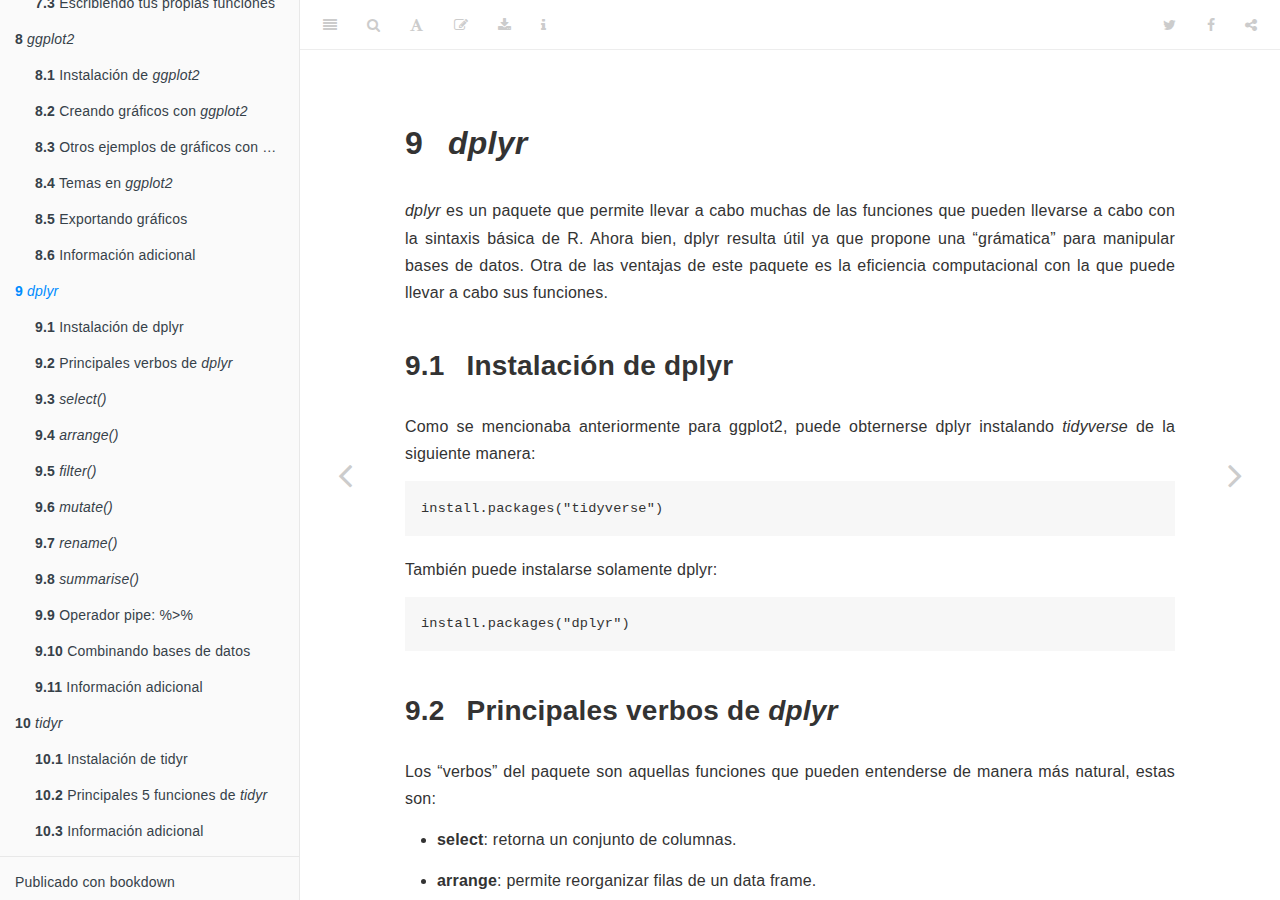
==== docs/dplyr.html @ b7b3c416 "Add files via upload" ====
<!DOCTYPE html>
<html lang="" xml:lang="">
<head>

  <meta charset="utf-8" />
  <meta http-equiv="X-UA-Compatible" content="IE=edge" />
  <title>9 dplyr | Una breve introducción a R</title>
  <meta name="description" content="9 dplyr | Una breve introducción a R" />
  <meta name="generator" content="bookdown 0.20 and GitBook 2.6.7" />

  <meta property="og:title" content="9 dplyr | Una breve introducción a R" />
  <meta property="og:type" content="book" />
  
  
  
  <meta name="github-repo" content="rstudio/bookdown-demo" />

  <meta name="twitter:card" content="summary" />
  <meta name="twitter:title" content="9 dplyr | Una breve introducción a R" />
  
  
  




  <meta name="viewport" content="width=device-width, initial-scale=1" />
  <meta name="apple-mobile-web-app-capable" content="yes" />
  <meta name="apple-mobile-web-app-status-bar-style" content="black" />
  
  
<link rel="prev" href="ggplot2.html"/>
<link rel="next" href="tidyr.html"/>
<script src="libs/jquery-2.2.3/jquery.min.js"></script>
<link href="libs/gitbook-2.6.7/css/style.css" rel="stylesheet" />
<link href="libs/gitbook-2.6.7/css/plugin-table.css" rel="stylesheet" />
<link href="libs/gitbook-2.6.7/css/plugin-bookdown.css" rel="stylesheet" />
<link href="libs/gitbook-2.6.7/css/plugin-highlight.css" rel="stylesheet" />
<link href="libs/gitbook-2.6.7/css/plugin-search.css" rel="stylesheet" />
<link href="libs/gitbook-2.6.7/css/plugin-fontsettings.css" rel="stylesheet" />
<link href="libs/gitbook-2.6.7/css/plugin-clipboard.css" rel="stylesheet" />









<link href="libs/anchor-sections-1.0/anchor-sections.css" rel="stylesheet" />
<script src="libs/anchor-sections-1.0/anchor-sections.js"></script>
<script src="book.js"></script>


<style type="text/css">
a.sourceLine { display: inline-block; line-height: 1.25; }
a.sourceLine { pointer-events: none; color: inherit; text-decoration: inherit; }
a.sourceLine:empty { height: 1.2em; }
.sourceCode { overflow: visible; }
code.sourceCode { white-space: pre; position: relative; }
pre.sourceCode { margin: 0; }
@media screen {
div.sourceCode { overflow: auto; }
}
@media print {
code.sourceCode { white-space: pre-wrap; }
a.sourceLine { text-indent: -1em; padding-left: 1em; }
}
pre.numberSource a.sourceLine
  { position: relative; left: -4em; }
pre.numberSource a.sourceLine::before
  { content: attr(title);
    position: relative; left: -1em; text-align: right; vertical-align: baseline;
    border: none; pointer-events: all; display: inline-block;
    -webkit-touch-callout: none; -webkit-user-select: none;
    -khtml-user-select: none; -moz-user-select: none;
    -ms-user-select: none; user-select: none;
    padding: 0 4px; width: 4em;
    color: #aaaaaa;
  }
pre.numberSource { margin-left: 3em; border-left: 1px solid #aaaaaa;  padding-left: 4px; }
div.sourceCode
  {  }
@media screen {
a.sourceLine::before { text-decoration: underline; }
}
code span.al { color: #ff0000; font-weight: bold; } /* Alert */
code span.an { color: #60a0b0; font-weight: bold; font-style: italic; } /* Annotation */
code span.at { color: #7d9029; } /* Attribute */
code span.bn { color: #40a070; } /* BaseN */
code span.bu { } /* BuiltIn */
code span.cf { color: #007020; font-weight: bold; } /* ControlFlow */
code span.ch { color: #4070a0; } /* Char */
code span.cn { color: #880000; } /* Constant */
code span.co { color: #60a0b0; font-style: italic; } /* Comment */
code span.cv { color: #60a0b0; font-weight: bold; font-style: italic; } /* CommentVar */
code span.do { color: #ba2121; font-style: italic; } /* Documentation */
code span.dt { color: #902000; } /* DataType */
code span.dv { color: #40a070; } /* DecVal */
code span.er { color: #ff0000; font-weight: bold; } /* Error */
code span.ex { } /* Extension */
code span.fl { color: #40a070; } /* Float */
code span.fu { color: #06287e; } /* Function */
code span.im { } /* Import */
code span.in { color: #60a0b0; font-weight: bold; font-style: italic; } /* Information */
code span.kw { color: #007020; font-weight: bold; } /* Keyword */
code span.op { color: #666666; } /* Operator */
code span.ot { color: #007020; } /* Other */
code span.pp { color: #bc7a00; } /* Preprocessor */
code span.sc { color: #4070a0; } /* SpecialChar */
code span.ss { color: #bb6688; } /* SpecialString */
code span.st { color: #4070a0; } /* String */
code span.va { color: #19177c; } /* Variable */
code span.vs { color: #4070a0; } /* VerbatimString */
code span.wa { color: #60a0b0; font-weight: bold; font-style: italic; } /* Warning */
</style>

<link rel="stylesheet" href="style.css" type="text/css" />
</head>

<body>



  <div class="book without-animation with-summary font-size-2 font-family-1" data-basepath=".">

    <div class="book-summary">
      <nav role="navigation">

<ul class="summary">
<li><a href="./">Una breve introducción a R</a></li>

<li class="divider"></li>
<li class="chapter" data-level="1" data-path="index.html"><a href="index.html"><i class="fa fa-check"></i><b>1</b> Introducción</a><ul>
<li class="chapter" data-level="1.1" data-path="index.html"><a href="index.html#motivación"><i class="fa fa-check"></i><b>1.1</b> Motivación</a></li>
<li class="chapter" data-level="1.2" data-path="index.html"><a href="index.html#empezando"><i class="fa fa-check"></i><b>1.2</b> Empezando</a></li>
</ul></li>
<li class="chapter" data-level="2" data-path="primeros-ejemplos.html"><a href="primeros-ejemplos.html"><i class="fa fa-check"></i><b>2</b> Primeros ejemplos de comandos en R</a><ul>
<li class="chapter" data-level="2.1" data-path="primeros-ejemplos.html"><a href="primeros-ejemplos.html#r-como-calculadora"><i class="fa fa-check"></i><b>2.1</b> R como calculadora</a></li>
<li class="chapter" data-level="2.2" data-path="primeros-ejemplos.html"><a href="primeros-ejemplos.html#objetos"><i class="fa fa-check"></i><b>2.2</b> Objetos</a></li>
<li class="chapter" data-level="2.3" data-path="primeros-ejemplos.html"><a href="primeros-ejemplos.html#escalares-vectores-y-matrices"><i class="fa fa-check"></i><b>2.3</b> Escalares, vectores y matrices</a></li>
<li class="chapter" data-level="2.4" data-path="primeros-ejemplos.html"><a href="primeros-ejemplos.html#funciones"><i class="fa fa-check"></i><b>2.4</b> Funciones</a></li>
<li class="chapter" data-level="2.5" data-path="primeros-ejemplos.html"><a href="primeros-ejemplos.html#plots"><i class="fa fa-check"></i><b>2.5</b> Plots</a></li>
<li class="chapter" data-level="2.6" data-path="primeros-ejemplos.html"><a href="primeros-ejemplos.html#scripts"><i class="fa fa-check"></i><b>2.6</b> Scripts</a></li>
</ul></li>
<li class="chapter" data-level="3" data-path="estructura-datos.html"><a href="estructura-datos.html"><i class="fa fa-check"></i><b>3</b> Estructura de datos</a><ul>
<li class="chapter" data-level="3.1" data-path="estructura-datos.html"><a href="estructura-datos.html#vectores"><i class="fa fa-check"></i><b>3.1</b> Vectores</a></li>
<li class="chapter" data-level="3.2" data-path="estructura-datos.html"><a href="estructura-datos.html#matrices"><i class="fa fa-check"></i><b>3.2</b> Matrices</a></li>
<li class="chapter" data-level="3.3" data-path="estructura-datos.html"><a href="estructura-datos.html#data-frames"><i class="fa fa-check"></i><b>3.3</b> Data frames</a></li>
<li class="chapter" data-level="3.4" data-path="estructura-datos.html"><a href="estructura-datos.html#listas"><i class="fa fa-check"></i><b>3.4</b> Listas</a></li>
</ul></li>
<li class="chapter" data-level="4" data-path="leyendo-datos.html"><a href="leyendo-datos.html"><i class="fa fa-check"></i><b>4</b> Leyendo y creando bases de datos</a><ul>
<li class="chapter" data-level="4.1" data-path="leyendo-datos.html"><a href="leyendo-datos.html#datos-no-disponibles-valores-faltantes-o-missing-data"><i class="fa fa-check"></i><b>4.1</b> Datos no disponibles (Valores faltantes o <em>missing data</em>)</a></li>
<li class="chapter" data-level="4.2" data-path="leyendo-datos.html"><a href="leyendo-datos.html#leyendo-datos-de-archivos-raw-csv-excel-y-stata"><i class="fa fa-check"></i><b>4.2</b> Leyendo datos de archivos raw, csv, Excel y Stata</a></li>
</ul></li>
<li class="chapter" data-level="5" data-path="estadisticas-descriptivas.html"><a href="estadisticas-descriptivas.html"><i class="fa fa-check"></i><b>5</b> Estadísticas descriptivas</a><ul>
<li class="chapter" data-level="5.1" data-path="estadisticas-descriptivas.html"><a href="estadisticas-descriptivas.html#función-quantile-para-calcular-otros-momentos-de-la-distribución"><i class="fa fa-check"></i><b>5.1</b> Función <em>quantile</em> para calcular otros momentos de la distribución</a></li>
</ul></li>
<li class="chapter" data-level="6" data-path="gráficos.html"><a href="gráficos.html"><i class="fa fa-check"></i><b>6</b> Gráficos</a><ul>
<li class="chapter" data-level="6.1" data-path="gráficos.html"><a href="gráficos.html#opciones-para-editar-los-gráficos"><i class="fa fa-check"></i><b>6.1</b> Opciones para editar los gráficos</a></li>
<li class="chapter" data-level="6.2" data-path="gráficos.html"><a href="gráficos.html#algunos-tipos-de-gráficos"><i class="fa fa-check"></i><b>6.2</b> Algunos tipos de gráficos</a><ul>
<li class="chapter" data-level="6.2.1" data-path="gráficos.html"><a href="gráficos.html#scatterplot"><i class="fa fa-check"></i><b>6.2.1</b> <em>Scatterplot</em></a></li>
<li class="chapter" data-level="6.2.2" data-path="gráficos.html"><a href="gráficos.html#histograma"><i class="fa fa-check"></i><b>6.2.2</b> Histograma</a></li>
<li class="chapter" data-level="6.2.3" data-path="gráficos.html"><a href="gráficos.html#diagramas-de-densidad"><i class="fa fa-check"></i><b>6.2.3</b> Diagramas de densidad</a></li>
<li class="chapter" data-level="6.2.4" data-path="gráficos.html"><a href="gráficos.html#gráficos-de-líneas"><i class="fa fa-check"></i><b>6.2.4</b> Gráficos de líneas</a></li>
<li class="chapter" data-level="6.2.5" data-path="gráficos.html"><a href="gráficos.html#gráfico-de-caja-o-boxplot"><i class="fa fa-check"></i><b>6.2.5</b> Gráfico de caja o <em>boxplot</em></a></li>
<li class="chapter" data-level="6.2.6" data-path="gráficos.html"><a href="gráficos.html#gráficos-simultáneos"><i class="fa fa-check"></i><b>6.2.6</b> Gráficos simultáneos</a></li>
</ul></li>
<li class="chapter" data-level="6.3" data-path="gráficos.html"><a href="gráficos.html#guardando-gráficos"><i class="fa fa-check"></i><b>6.3</b> Guardando gráficos</a></li>
</ul></li>
<li class="chapter" data-level="7" data-path="herramientas-programacion.html"><a href="herramientas-programacion.html"><i class="fa fa-check"></i><b>7</b> Herramientas de programación</a><ul>
<li class="chapter" data-level="7.1" data-path="herramientas-programacion.html"><a href="herramientas-programacion.html#condicional-if"><i class="fa fa-check"></i><b>7.1</b> Condicional <em>if</em></a></li>
<li class="chapter" data-level="7.2" data-path="herramientas-programacion.html"><a href="herramientas-programacion.html#ciclo-for"><i class="fa fa-check"></i><b>7.2</b> Ciclo <em>for</em></a></li>
<li class="chapter" data-level="7.3" data-path="herramientas-programacion.html"><a href="herramientas-programacion.html#escribiendo-tus-propias-funciones"><i class="fa fa-check"></i><b>7.3</b> Escribiendo tus propias funciones</a></li>
</ul></li>
<li class="chapter" data-level="8" data-path="ggplot2.html"><a href="ggplot2.html"><i class="fa fa-check"></i><b>8</b> <em>ggplot2</em></a><ul>
<li class="chapter" data-level="8.1" data-path="ggplot2.html"><a href="ggplot2.html#instalación-de-ggplot2"><i class="fa fa-check"></i><b>8.1</b> Instalación de <em>ggplot2</em></a></li>
<li class="chapter" data-level="8.2" data-path="ggplot2.html"><a href="ggplot2.html#creando-gráficos-con-ggplot2"><i class="fa fa-check"></i><b>8.2</b> Creando gráficos con <em>ggplot2</em></a><ul>
<li class="chapter" data-level="8.2.1" data-path="ggplot2.html"><a href="ggplot2.html#mapeo"><i class="fa fa-check"></i><b>8.2.1</b> Mapeo</a></li>
<li class="chapter" data-level="8.2.2" data-path="ggplot2.html"><a href="ggplot2.html#geoms"><i class="fa fa-check"></i><b>8.2.2</b> <em>Geoms</em></a></li>
<li class="chapter" data-level="8.2.3" data-path="ggplot2.html"><a href="ggplot2.html#capas"><i class="fa fa-check"></i><b>8.2.3</b> Capas</a></li>
<li class="chapter" data-level="8.2.4" data-path="ggplot2.html"><a href="ggplot2.html#gráficas-en-varios-paneles"><i class="fa fa-check"></i><b>8.2.4</b> Gráficas en varios paneles</a></li>
</ul></li>
<li class="chapter" data-level="8.3" data-path="ggplot2.html"><a href="ggplot2.html#otros-ejemplos-de-gráficos-con-ggplot2"><i class="fa fa-check"></i><b>8.3</b> Otros ejemplos de gráficos con <em>ggplot2</em></a><ul>
<li class="chapter" data-level="8.3.1" data-path="ggplot2.html"><a href="ggplot2.html#gráfico-de-densidad"><i class="fa fa-check"></i><b>8.3.1</b> Gráfico de densidad</a></li>
<li class="chapter" data-level="8.3.2" data-path="ggplot2.html"><a href="ggplot2.html#boxplot"><i class="fa fa-check"></i><b>8.3.2</b> Boxplot</a></li>
<li class="chapter" data-level="8.3.3" data-path="ggplot2.html"><a href="ggplot2.html#histograma-y-diagrama-de-barras"><i class="fa fa-check"></i><b>8.3.3</b> Histograma y diagrama de barras</a></li>
</ul></li>
<li class="chapter" data-level="8.4" data-path="ggplot2.html"><a href="ggplot2.html#temas-en-ggplot2"><i class="fa fa-check"></i><b>8.4</b> Temas en <em>ggplot2</em></a></li>
<li class="chapter" data-level="8.5" data-path="ggplot2.html"><a href="ggplot2.html#exportando-gráficos"><i class="fa fa-check"></i><b>8.5</b> Exportando gráficos</a></li>
<li class="chapter" data-level="8.6" data-path="ggplot2.html"><a href="ggplot2.html#información-adicional"><i class="fa fa-check"></i><b>8.6</b> Información adicional</a></li>
</ul></li>
<li class="chapter" data-level="9" data-path="dplyr.html"><a href="dplyr.html"><i class="fa fa-check"></i><b>9</b> <em>dplyr</em></a><ul>
<li class="chapter" data-level="9.1" data-path="dplyr.html"><a href="dplyr.html#instalación-de-dplyr"><i class="fa fa-check"></i><b>9.1</b> Instalación de dplyr</a></li>
<li class="chapter" data-level="9.2" data-path="dplyr.html"><a href="dplyr.html#principales-verbos-de-dplyr"><i class="fa fa-check"></i><b>9.2</b> Principales verbos de <em>dplyr</em></a></li>
<li class="chapter" data-level="9.3" data-path="dplyr.html"><a href="dplyr.html#select"><i class="fa fa-check"></i><b>9.3</b> <em>select()</em></a></li>
<li class="chapter" data-level="9.4" data-path="dplyr.html"><a href="dplyr.html#arrange"><i class="fa fa-check"></i><b>9.4</b> <em>arrange()</em></a></li>
<li class="chapter" data-level="9.5" data-path="dplyr.html"><a href="dplyr.html#filter"><i class="fa fa-check"></i><b>9.5</b> <em>filter()</em></a></li>
<li class="chapter" data-level="9.6" data-path="dplyr.html"><a href="dplyr.html#mutate"><i class="fa fa-check"></i><b>9.6</b> <em>mutate()</em></a></li>
<li class="chapter" data-level="9.7" data-path="dplyr.html"><a href="dplyr.html#rename"><i class="fa fa-check"></i><b>9.7</b> <em>rename()</em></a></li>
<li class="chapter" data-level="9.8" data-path="dplyr.html"><a href="dplyr.html#summarise"><i class="fa fa-check"></i><b>9.8</b> <em>summarise()</em></a></li>
<li class="chapter" data-level="9.9" data-path="dplyr.html"><a href="dplyr.html#operador-pipe"><i class="fa fa-check"></i><b>9.9</b> Operador pipe: %&gt;%</a></li>
<li class="chapter" data-level="9.10" data-path="dplyr.html"><a href="dplyr.html#combinando-bases-de-datos"><i class="fa fa-check"></i><b>9.10</b> Combinando bases de datos</a></li>
<li class="chapter" data-level="9.11" data-path="ggplot2.html"><a href="ggplot2.html#información-adicional"><i class="fa fa-check"></i><b>9.11</b> Información adicional</a></li>
</ul></li>
<li class="chapter" data-level="10" data-path="tidyr.html"><a href="tidyr.html"><i class="fa fa-check"></i><b>10</b> <em>tidyr</em></a><ul>
<li class="chapter" data-level="10.1" data-path="tidyr.html"><a href="tidyr.html#instalación-de-tidyr"><i class="fa fa-check"></i><b>10.1</b> Instalación de tidyr</a></li>
<li class="chapter" data-level="10.2" data-path="tidyr.html"><a href="tidyr.html#principales-5-funciones-de-tidyr"><i class="fa fa-check"></i><b>10.2</b> Principales 5 funciones de <em>tidyr</em></a></li>
<li class="chapter" data-level="10.3" data-path="ggplot2.html"><a href="ggplot2.html#información-adicional"><i class="fa fa-check"></i><b>10.3</b> Información adicional</a></li>
</ul></li>
<li class="divider"></li>
<li><a href="https://github.com/rstudio/bookdown" target="blank">Publicado con bookdown</a></li>

</ul>

      </nav>
    </div>

    <div class="book-body">
      <div class="body-inner">
        <div class="book-header" role="navigation">
          <h1>
            <i class="fa fa-circle-o-notch fa-spin"></i><a href="./">Una breve introducción a R</a>
          </h1>
        </div>

        <div class="page-wrapper" tabindex="-1" role="main">
          <div class="page-inner">

            <section class="normal" id="section-">
<div id="dplyr" class="section level1">
<h1><span class="header-section-number">9</span> <em>dplyr</em></h1>
<p><em>dplyr</em> es un paquete que permite llevar a cabo muchas de las funciones que pueden llevarse a cabo con la sintaxis básica de R. Ahora bien, dplyr resulta útil ya que propone una “grámatica” para manipular bases de datos. Otra de las ventajas de este paquete es la eficiencia computacional con la que puede llevar a cabo sus funciones.</p>
<div id="instalación-de-dplyr" class="section level2">
<h2><span class="header-section-number">9.1</span> Instalación de dplyr</h2>
<p>Como se mencionaba anteriormente para ggplot2, puede obternerse dplyr instalando <em>tidyverse</em> de la siguiente manera:</p>
<pre fig.align="center"><code>install.packages(&quot;tidyverse&quot;)</code></pre>
<p>También puede instalarse solamente dplyr:</p>
<pre fig.align="center"><code>install.packages(&quot;dplyr&quot;)</code></pre>
</div>
<div id="principales-verbos-de-dplyr" class="section level2">
<h2><span class="header-section-number">9.2</span> Principales verbos de <em>dplyr</em></h2>
<p>Los “verbos” del paquete son aquellas funciones que pueden entenderse de manera más natural, estas son:</p>
<ul>
<li><p><strong>select</strong>: retorna un conjunto de columnas.</p></li>
<li><p><strong>arrange</strong>: permite reorganizar filas de un data frame.</p></li>
<li><p><strong>filter</strong>: retorna, dadas ciertas condiciones lógicas, un conjunto de filas.</p></li>
<li><p><strong>mutate</strong>: permite añadir nuevas variables o transformar variables ya existentes.</p></li>
<li><p><strong>rename</strong>: cambia el nombre de las variables de un data frame.</p></li>
<li><p><strong>summarise</strong>: resume la información contenida en un data frame.</p></li>
<li><p><strong>%&gt;%</strong>: llamado el operador “pipe” permite conectar multiples accciones.</p></li>
</ul>
<p>A continuación, estudiaremos cada una de estas funciones.</p>
</div>
<div id="select" class="section level2">
<h2><span class="header-section-number">9.3</span> <em>select()</em></h2>
<p>Inicialmente debemos cargar la librería para usar sus funciones:</p>
<div class="sourceCode" id="cb3"><pre class="sourceCode r"><code class="sourceCode r"><a class="sourceLine" id="cb3-1" title="1"><span class="kw">library</span>(dplyr)</a></code></pre></div>
<pre><code>## 
## Attaching package: &#39;dplyr&#39;</code></pre>
<pre><code>## The following objects are masked from &#39;package:stats&#39;:
## 
##     filter, lag</code></pre>
<pre><code>## The following objects are masked from &#39;package:base&#39;:
## 
##     intersect, setdiff, setequal, union</code></pre>
<p>Igualmente instalamos y cargamos una librería cuyos datos podremos utilizar:</p>
<pre fig.align="center"><code>install.packages(&quot;nycflights13&quot;)</code></pre>
<div class="sourceCode" id="cb8"><pre class="sourceCode r"><code class="sourceCode r"><a class="sourceLine" id="cb8-1" title="1"><span class="kw">library</span>(nycflights13)</a></code></pre></div>
<p>Podemos familiarizarnos con los datos que se encuentran en el paquete <em>nycflights13</em> usando la función View()</p>
<pre fig.align="center"><code>View(airlines)
View(flights)
View(weather)</code></pre>
<p>Observemos el contenido del data frame <em>weather</em>:</p>
<div class="sourceCode" id="cb10"><pre class="sourceCode r"><code class="sourceCode r"><a class="sourceLine" id="cb10-1" title="1"><span class="kw">colnames</span>(weather) </a></code></pre></div>
<pre><code>##  [1] &quot;origin&quot;     &quot;year&quot;       &quot;month&quot;      &quot;day&quot;        &quot;hour&quot;      
##  [6] &quot;temp&quot;       &quot;dewp&quot;       &quot;humid&quot;      &quot;wind_dir&quot;   &quot;wind_speed&quot;
## [11] &quot;wind_gust&quot;  &quot;precip&quot;     &quot;pressure&quot;   &quot;visib&quot;      &quot;time_hour&quot;</code></pre>
<div class="sourceCode" id="cb12"><pre class="sourceCode r"><code class="sourceCode r"><a class="sourceLine" id="cb12-1" title="1">weather</a></code></pre></div>
<pre><code>## # A tibble: 26,115 x 15
##    origin  year month   day  hour  temp  dewp humid wind_dir wind_speed
##    &lt;chr&gt;  &lt;int&gt; &lt;int&gt; &lt;int&gt; &lt;int&gt; &lt;dbl&gt; &lt;dbl&gt; &lt;dbl&gt;    &lt;dbl&gt;      &lt;dbl&gt;
##  1 EWR     2013     1     1     1  39.0  26.1  59.4      270      10.4 
##  2 EWR     2013     1     1     2  39.0  27.0  61.6      250       8.06
##  3 EWR     2013     1     1     3  39.0  28.0  64.4      240      11.5 
##  4 EWR     2013     1     1     4  39.9  28.0  62.2      250      12.7 
##  5 EWR     2013     1     1     5  39.0  28.0  64.4      260      12.7 
##  6 EWR     2013     1     1     6  37.9  28.0  67.2      240      11.5 
##  7 EWR     2013     1     1     7  39.0  28.0  64.4      240      15.0 
##  8 EWR     2013     1     1     8  39.9  28.0  62.2      250      10.4 
##  9 EWR     2013     1     1     9  39.9  28.0  62.2      260      15.0 
## 10 EWR     2013     1     1    10  41    28.0  59.6      260      13.8 
## # ... with 26,105 more rows, and 5 more variables: wind_gust &lt;dbl&gt;,
## #   precip &lt;dbl&gt;, pressure &lt;dbl&gt;, visib &lt;dbl&gt;, time_hour &lt;dttm&gt;</code></pre>
<p>Para crear otra base de datos a partir de <em>weather</em> que tenga sólo las variables <em>origin</em>, <em>year</em>, <em>month</em>, <em>day</em> y <em>temp</em> procedemos de la siguiente manera:</p>
<div class="sourceCode" id="cb14"><pre class="sourceCode r"><code class="sourceCode r"><a class="sourceLine" id="cb14-1" title="1">data &lt;-<span class="st"> </span><span class="kw">select</span>(weather, origin, year, month, day, temp)</a>
<a class="sourceLine" id="cb14-2" title="2"><span class="kw">colnames</span>(data)</a></code></pre></div>
<pre><code>## [1] &quot;origin&quot; &quot;year&quot;   &quot;month&quot;  &quot;day&quot;    &quot;temp&quot;</code></pre>
<div class="sourceCode" id="cb16"><pre class="sourceCode r"><code class="sourceCode r"><a class="sourceLine" id="cb16-1" title="1">data</a></code></pre></div>
<pre><code>## # A tibble: 26,115 x 5
##    origin  year month   day  temp
##    &lt;chr&gt;  &lt;int&gt; &lt;int&gt; &lt;int&gt; &lt;dbl&gt;
##  1 EWR     2013     1     1  39.0
##  2 EWR     2013     1     1  39.0
##  3 EWR     2013     1     1  39.0
##  4 EWR     2013     1     1  39.9
##  5 EWR     2013     1     1  39.0
##  6 EWR     2013     1     1  37.9
##  7 EWR     2013     1     1  39.0
##  8 EWR     2013     1     1  39.9
##  9 EWR     2013     1     1  39.9
## 10 EWR     2013     1     1  41  
## # ... with 26,105 more rows</code></pre>
<p>Nótese como el primer argumento corresponde al data frame <em>weather</em>, del cual se seleccionan las variables que le siguen por comas.</p>
<p>También podemos excluir columnas específicas, agregando un guión ‘<em>-</em>’</p>
<div class="sourceCode" id="cb18"><pre class="sourceCode r"><code class="sourceCode r"><a class="sourceLine" id="cb18-1" title="1">data &lt;-<span class="st"> </span><span class="kw">select</span>(weather, <span class="op">-</span>origin)</a>
<a class="sourceLine" id="cb18-2" title="2"><span class="kw">colnames</span>(data)</a></code></pre></div>
<pre><code>##  [1] &quot;year&quot;       &quot;month&quot;      &quot;day&quot;        &quot;hour&quot;       &quot;temp&quot;      
##  [6] &quot;dewp&quot;       &quot;humid&quot;      &quot;wind_dir&quot;   &quot;wind_speed&quot; &quot;wind_gust&quot; 
## [11] &quot;precip&quot;     &quot;pressure&quot;   &quot;visib&quot;      &quot;time_hour&quot;</code></pre>
<div class="sourceCode" id="cb20"><pre class="sourceCode r"><code class="sourceCode r"><a class="sourceLine" id="cb20-1" title="1">data</a></code></pre></div>
<pre><code>## # A tibble: 26,115 x 14
##     year month   day  hour  temp  dewp humid wind_dir wind_speed wind_gust
##    &lt;int&gt; &lt;int&gt; &lt;int&gt; &lt;int&gt; &lt;dbl&gt; &lt;dbl&gt; &lt;dbl&gt;    &lt;dbl&gt;      &lt;dbl&gt;     &lt;dbl&gt;
##  1  2013     1     1     1  39.0  26.1  59.4      270      10.4         NA
##  2  2013     1     1     2  39.0  27.0  61.6      250       8.06        NA
##  3  2013     1     1     3  39.0  28.0  64.4      240      11.5         NA
##  4  2013     1     1     4  39.9  28.0  62.2      250      12.7         NA
##  5  2013     1     1     5  39.0  28.0  64.4      260      12.7         NA
##  6  2013     1     1     6  37.9  28.0  67.2      240      11.5         NA
##  7  2013     1     1     7  39.0  28.0  64.4      240      15.0         NA
##  8  2013     1     1     8  39.9  28.0  62.2      250      10.4         NA
##  9  2013     1     1     9  39.9  28.0  62.2      260      15.0         NA
## 10  2013     1     1    10  41    28.0  59.6      260      13.8         NA
## # ... with 26,105 more rows, and 4 more variables: precip &lt;dbl&gt;,
## #   pressure &lt;dbl&gt;, visib &lt;dbl&gt;, time_hour &lt;dttm&gt;</code></pre>
<p>De la misma manera podemos usar la notación “:”, aprendida anteriormente, para configurar rangos de columnas:</p>
<div class="sourceCode" id="cb22"><pre class="sourceCode r"><code class="sourceCode r"><a class="sourceLine" id="cb22-1" title="1">data &lt;-<span class="st"> </span><span class="kw">select</span>(weather, origin<span class="op">:</span>temp)</a>
<a class="sourceLine" id="cb22-2" title="2"><span class="kw">colnames</span>(data)</a></code></pre></div>
<pre><code>## [1] &quot;origin&quot; &quot;year&quot;   &quot;month&quot;  &quot;day&quot;    &quot;hour&quot;   &quot;temp&quot;</code></pre>
<p>Podríamos combinar funciones de la siguiente manera:</p>
<div class="sourceCode" id="cb24"><pre class="sourceCode r"><code class="sourceCode r"><a class="sourceLine" id="cb24-1" title="1">data &lt;-<span class="st"> </span><span class="kw">select</span>(weather, <span class="op">-</span>(origin<span class="op">:</span>temp))</a>
<a class="sourceLine" id="cb24-2" title="2"><span class="kw">colnames</span>(data)</a></code></pre></div>
<pre><code>## [1] &quot;dewp&quot;       &quot;humid&quot;      &quot;wind_dir&quot;   &quot;wind_speed&quot; &quot;wind_gust&quot; 
## [6] &quot;precip&quot;     &quot;pressure&quot;   &quot;visib&quot;      &quot;time_hour&quot;</code></pre>
<p>En el ejemplo anterior retiramos las columnas comprendidas entre <em>origin</em> y <em>temp</em> del data frame <em>weather</em>.</p>
</div>
<div id="arrange" class="section level2">
<h2><span class="header-section-number">9.4</span> <em>arrange()</em></h2>
<p>La función <em>arrange()</em> permite reorganizar las filas de una base de datos. Por defecto, <em>arrange()</em> organiza las filas por orden ascendente.</p>
<p>Para organizar las filas del data frame <em>weather</em> en orden ascendente <strong>dados los valores de la variable <em>temp</em> </strong> el código es el siguiente:</p>
<div class="sourceCode" id="cb26"><pre class="sourceCode r"><code class="sourceCode r"><a class="sourceLine" id="cb26-1" title="1">data &lt;-<span class="st"> </span><span class="kw">arrange</span>(weather, temp)</a>
<a class="sourceLine" id="cb26-2" title="2">data</a></code></pre></div>
<pre><code>## # A tibble: 26,115 x 15
##    origin  year month   day  hour  temp  dewp humid wind_dir wind_speed
##    &lt;chr&gt;  &lt;int&gt; &lt;int&gt; &lt;int&gt; &lt;int&gt; &lt;dbl&gt; &lt;dbl&gt; &lt;dbl&gt;    &lt;dbl&gt;      &lt;dbl&gt;
##  1 EWR     2013     1    23     5  10.9 -4     50.2      270      10.4 
##  2 EWR     2013     1    23     6  10.9 -4     50.2      270      11.5 
##  3 EWR     2013     1    23     2  12.0 -7.06  41.3      270      10.4 
##  4 EWR     2013     1    23     3  12.0 -5.98  43.5      270       8.06
##  5 EWR     2013     1    23     4  12.0 -5.08  45.4      270       9.21
##  6 EWR     2013     1    23     7  12.0 -2.92  50.4      270      11.5 
##  7 EWR     2013     1    24     3  12.0  1.94  63.3       30       4.60
##  8 JFK     2013     1    23     4  12.0 -7.06  41.3      280      12.7 
##  9 JFK     2013     1    23     5  12.0 -5.08  45.4      280      15.0 
## 10 JFK     2013     1    23     6  12.0 -5.08  45.4      290      13.8 
## # ... with 26,105 more rows, and 5 more variables: wind_gust &lt;dbl&gt;,
## #   precip &lt;dbl&gt;, pressure &lt;dbl&gt;, visib &lt;dbl&gt;, time_hour &lt;dttm&gt;</code></pre>
<p>Por otro lado, si queremos organizarlas de manera descendente podríamos hacer lo siguiente:</p>
<div class="sourceCode" id="cb28"><pre class="sourceCode r"><code class="sourceCode r"><a class="sourceLine" id="cb28-1" title="1">data &lt;-<span class="st"> </span><span class="kw">arrange</span>(weather, <span class="kw">desc</span>(temp))</a>
<a class="sourceLine" id="cb28-2" title="2">data</a></code></pre></div>
<pre><code>## # A tibble: 26,115 x 15
##    origin  year month   day  hour  temp  dewp humid wind_dir wind_speed
##    &lt;chr&gt;  &lt;int&gt; &lt;int&gt; &lt;int&gt; &lt;int&gt; &lt;dbl&gt; &lt;dbl&gt; &lt;dbl&gt;    &lt;dbl&gt;      &lt;dbl&gt;
##  1 EWR     2013     7    18    15 100.   66.0  33.2      300       9.21
##  2 EWR     2013     7    19    16 100.   71.1  39.5      230      20.7 
##  3 EWR     2013     7    19    13  99.0  72.0  42.1      260      18.4 
##  4 EWR     2013     7    19    14  99.0  71.1  40.8      250      20.7 
##  5 EWR     2013     7    19    15  99.0  72.0  42.1      240      16.1 
##  6 LGA     2013     7    18    15  99.0  64.0  32.0      250      12.7 
##  7 LGA     2013     7    19    15  99.0  69.1  38.2      240      16.1 
##  8 LGA     2013     7    19    16  99.0  69.1  38.2      230      15.0 
##  9 EWR     2013     7    18    12  98.1  69.1  39.2      300       9.21
## 10 EWR     2013     7    18    13  98.1  66.9  36.4      300      11.5 
## # ... with 26,105 more rows, and 5 more variables: wind_gust &lt;dbl&gt;,
## #   precip &lt;dbl&gt;, pressure &lt;dbl&gt;, visib &lt;dbl&gt;, time_hour &lt;dttm&gt;</code></pre>
<p>Para reorganizar las filas de un data frame podemos considerar más de una variable, por ejemplo, por <em>day</em> y <em>hour</em>:</p>
<div class="sourceCode" id="cb30"><pre class="sourceCode r"><code class="sourceCode r"><a class="sourceLine" id="cb30-1" title="1">data &lt;-<span class="st"> </span><span class="kw">arrange</span>(weather, day, hour)</a>
<a class="sourceLine" id="cb30-2" title="2">data</a></code></pre></div>
<pre><code>## # A tibble: 26,115 x 15
##    origin  year month   day  hour  temp  dewp humid wind_dir wind_speed
##    &lt;chr&gt;  &lt;int&gt; &lt;int&gt; &lt;int&gt; &lt;int&gt; &lt;dbl&gt; &lt;dbl&gt; &lt;dbl&gt;    &lt;dbl&gt;      &lt;dbl&gt;
##  1 EWR     2013     2     1     0  28.9  10.9  46.4      250      19.6 
##  2 EWR     2013     3     1     0  37.0  30.0  75.5      250       4.60
##  3 EWR     2013     4     1     0  46.4  45.0  96.0      270       6.90
##  4 EWR     2013     5     1     0  52.0  30.9  44.3        0       0   
##  5 EWR     2013     6     1     0  78.1  64.0  62.0      230       6.90
##  6 EWR     2013     7     1     0  75.2  71.6  88.6      140       3.45
##  7 EWR     2013     8     1     0  73.0  63.0  70.7      180       4.60
##  8 EWR     2013     9     1     0  80.1  71.1  74.1      220       5.75
##  9 EWR     2013    10     1     0  59    54.0  83.3      230       8.06
## 10 EWR     2013    11     1     0  64.0  62.1  93.3      200      11.5 
## # ... with 26,105 more rows, and 5 more variables: wind_gust &lt;dbl&gt;,
## #   precip &lt;dbl&gt;, pressure &lt;dbl&gt;, visib &lt;dbl&gt;, time_hour &lt;dttm&gt;</code></pre>
</div>
<div id="filter" class="section level2">
<h2><span class="header-section-number">9.5</span> <em>filter()</em></h2>
<p>Esta función nos permite filtrar filas dada una condición:</p>
<div class="sourceCode" id="cb32"><pre class="sourceCode r"><code class="sourceCode r"><a class="sourceLine" id="cb32-1" title="1">data &lt;-<span class="st"> </span><span class="kw">filter</span>(weather, temp <span class="op">&gt;=</span><span class="st"> </span><span class="dv">52</span>)</a>
<a class="sourceLine" id="cb32-2" title="2">data</a></code></pre></div>
<pre><code>## # A tibble: 14,181 x 15
##    origin  year month   day  hour  temp  dewp humid wind_dir wind_speed
##    &lt;chr&gt;  &lt;int&gt; &lt;int&gt; &lt;int&gt; &lt;int&gt; &lt;dbl&gt; &lt;dbl&gt; &lt;dbl&gt;    &lt;dbl&gt;      &lt;dbl&gt;
##  1 EWR     2013     1    14     9  53.6  52.0 100        250       5.75
##  2 EWR     2013     1    14    10  55.9  53.1  90.0      270       5.75
##  3 EWR     2013     1    14    11  57.9  50    74.9      320      11.5 
##  4 EWR     2013     1    14    12  55.9  45.0  66.5      340      11.5 
##  5 EWR     2013     1    14    13  57.0  44.1  61.8      320      10.4 
##  6 EWR     2013     1    14    14  55.9  37.9  50.7      340      12.7 
##  7 EWR     2013     1    14    15  55.0  39.0  54.7      350      13.8 
##  8 EWR     2013     1    14    16  53.1  30.9  42.6      320      15.0 
##  9 EWR     2013     1    20    10  54.0  28.0  36.6      240      19.6 
## 10 EWR     2013     1    20    11  54.0  27.0  35.0      250      19.6 
## # ... with 14,171 more rows, and 5 more variables: wind_gust &lt;dbl&gt;,
## #   precip &lt;dbl&gt;, pressure &lt;dbl&gt;, visib &lt;dbl&gt;, time_hour &lt;dttm&gt;</code></pre>
<p>En el ejemplo anterior incluimos las filas que cumplieran la condición especificada en el segundo argumento, es decir, vuelos realizados con temperaturas mayores a 52º.</p>
<p>También es posible incluir varias condiciones, donde además de la condición de temperatura, filtramos por vuelos que tengan como origen el aeropuerto <em>EWR</em>.:</p>
<div class="sourceCode" id="cb34"><pre class="sourceCode r"><code class="sourceCode r"><a class="sourceLine" id="cb34-1" title="1"><span class="kw">table</span>(weather<span class="op">$</span>origin)</a></code></pre></div>
<pre><code>## 
##  EWR  JFK  LGA 
## 8703 8706 8706</code></pre>
<div class="sourceCode" id="cb36"><pre class="sourceCode r"><code class="sourceCode r"><a class="sourceLine" id="cb36-1" title="1">data &lt;-<span class="st"> </span><span class="kw">filter</span>(weather, temp <span class="op">&gt;=</span><span class="st"> </span><span class="dv">52</span>, origin<span class="op">==</span><span class="st">&quot;EWR&quot;</span>)</a>
<a class="sourceLine" id="cb36-2" title="2">data</a></code></pre></div>
<pre><code>## # A tibble: 4,775 x 15
##    origin  year month   day  hour  temp  dewp humid wind_dir wind_speed
##    &lt;chr&gt;  &lt;int&gt; &lt;int&gt; &lt;int&gt; &lt;int&gt; &lt;dbl&gt; &lt;dbl&gt; &lt;dbl&gt;    &lt;dbl&gt;      &lt;dbl&gt;
##  1 EWR     2013     1    14     9  53.6  52.0 100        250       5.75
##  2 EWR     2013     1    14    10  55.9  53.1  90.0      270       5.75
##  3 EWR     2013     1    14    11  57.9  50    74.9      320      11.5 
##  4 EWR     2013     1    14    12  55.9  45.0  66.5      340      11.5 
##  5 EWR     2013     1    14    13  57.0  44.1  61.8      320      10.4 
##  6 EWR     2013     1    14    14  55.9  37.9  50.7      340      12.7 
##  7 EWR     2013     1    14    15  55.0  39.0  54.7      350      13.8 
##  8 EWR     2013     1    14    16  53.1  30.9  42.6      320      15.0 
##  9 EWR     2013     1    20    10  54.0  28.0  36.6      240      19.6 
## 10 EWR     2013     1    20    11  54.0  27.0  35.0      250      19.6 
## # ... with 4,765 more rows, and 5 more variables: wind_gust &lt;dbl&gt;,
## #   precip &lt;dbl&gt;, pressure &lt;dbl&gt;, visib &lt;dbl&gt;, time_hour &lt;dttm&gt;</code></pre>
<p>En la siguiente función, nos quedamos con los datos de temperatura entre 52 y 80 y donde el origen sean los aeropuertos de <em>EWR</em> y <em>JFK</em>.</p>
<div class="sourceCode" id="cb38"><pre class="sourceCode r"><code class="sourceCode r"><a class="sourceLine" id="cb38-1" title="1">data &lt;-<span class="st"> </span><span class="kw">filter</span>(weather, temp <span class="op">&gt;=</span><span class="st"> </span><span class="dv">52</span> <span class="op">&amp;</span><span class="st"> </span>temp <span class="op">&lt;=</span><span class="st"> </span><span class="dv">80</span>, origin <span class="op">%in%</span><span class="st"> </span><span class="kw">c</span>(<span class="st">&quot;EWR&quot;</span>,<span class="st">&quot;JFK&quot;</span>))</a>
<a class="sourceLine" id="cb38-2" title="2"><span class="kw">table</span>(data<span class="op">$</span>origin)</a></code></pre></div>
<pre><code>## 
##  EWR  JFK 
## 3900 4076</code></pre>
<div class="sourceCode" id="cb40"><pre class="sourceCode r"><code class="sourceCode r"><a class="sourceLine" id="cb40-1" title="1"><span class="kw">summary</span>(data<span class="op">$</span>temp)</a></code></pre></div>
<pre><code>##    Min. 1st Qu.  Median    Mean 3rd Qu.    Max. 
##   52.52   60.08   66.20   66.32   73.04   78.98</code></pre>
<p>Para plantear las condiciones según las cuales se filtrará el data frame hacemos uso de los operadores lógicos mencionados en el <em>capítulo 6</em>.</p>
<p>Otro ejemplo con filtros simúltaneos:</p>
<div class="sourceCode" id="cb42"><pre class="sourceCode r"><code class="sourceCode r"><a class="sourceLine" id="cb42-1" title="1">data &lt;-<span class="st"> </span><span class="kw">filter</span>(weather, temp <span class="op">&gt;=</span><span class="st"> </span><span class="dv">52</span> <span class="op">&amp;</span><span class="st"> </span>humid <span class="op">&lt;</span><span class="st"> </span><span class="dv">80</span>)</a></code></pre></div>
</div>
<div id="mutate" class="section level2">
<h2><span class="header-section-number">9.6</span> <em>mutate()</em></h2>
<p>La función <em>mutate()</em> permite realizar transformaciones de las variables del data frame. Tanto reconfigurar variables dadas o crear nuevas usando información ya incluida.</p>
<p>Continuando con el data frame <em>weather</em>, creemos la variable <em>temp3</em> que es la divición de <em>temp</em> sobre 3:</p>
<div class="sourceCode" id="cb43"><pre class="sourceCode r"><code class="sourceCode r"><a class="sourceLine" id="cb43-1" title="1">data &lt;-<span class="st"> </span><span class="kw">mutate</span>(weather, <span class="dt">temp3 =</span> temp<span class="op">/</span><span class="dv">3</span>)</a>
<a class="sourceLine" id="cb43-2" title="2"><span class="kw">head</span>(data[,<span class="kw">c</span>(<span class="st">&quot;temp&quot;</span>,<span class="st">&quot;temp3&quot;</span>)],<span class="dv">3</span>) <span class="co"># Con esta función muestra las variables seleccionadas y las 3 primeras observaciones</span></a></code></pre></div>
<pre><code>## # A tibble: 3 x 2
##    temp temp3
##   &lt;dbl&gt; &lt;dbl&gt;
## 1  39.0  13.0
## 2  39.0  13.0
## 3  39.0  13.0</code></pre>
<p>Ahora creamos una variable binaria a partir de <em>temp</em>, donde la nueva variable <em>btemp</em> va a tomar el valor de 1 si <em>temp</em> se encuentra entre 52 y 80, y 0 en otro caso. El código sería:</p>
<div class="sourceCode" id="cb45"><pre class="sourceCode r"><code class="sourceCode r"><a class="sourceLine" id="cb45-1" title="1">data &lt;-<span class="st"> </span><span class="kw">mutate</span>(weather, <span class="dt">btemp =</span> <span class="kw">ifelse</span>(temp <span class="op">&gt;=</span><span class="st"> </span><span class="dv">52</span> <span class="op">&amp;</span><span class="st"> </span>temp <span class="op">&lt;=</span><span class="st"> </span><span class="dv">80</span>, <span class="dv">1</span>, <span class="dv">0</span>))</a>
<a class="sourceLine" id="cb45-2" title="2"><span class="kw">head</span>(data[,<span class="kw">c</span>(<span class="st">&quot;temp&quot;</span>,<span class="st">&quot;btemp&quot;</span>)],<span class="dv">3</span>)</a></code></pre></div>
<pre><code>## # A tibble: 3 x 2
##    temp btemp
##   &lt;dbl&gt; &lt;dbl&gt;
## 1  39.0     0
## 2  39.0     0
## 3  39.0     0</code></pre>
<div class="sourceCode" id="cb47"><pre class="sourceCode r"><code class="sourceCode r"><a class="sourceLine" id="cb47-1" title="1"><span class="kw">table</span>(data<span class="op">$</span>btemp)</a></code></pre></div>
<pre><code>## 
##     0     1 
## 14154 11960</code></pre>
<p>También es posible crear variables más complejas utilizando otras funciones en <em>mutate</em>. Por ejemplo, creemos una variable que exprese las frecuencias absolutas acumuladas de la variable <em>temp</em>:</p>
<div class="sourceCode" id="cb49"><pre class="sourceCode r"><code class="sourceCode r"><a class="sourceLine" id="cb49-1" title="1">data &lt;-<span class="st"> </span><span class="kw">mutate</span>(weather, <span class="dt">acum.temp =</span> <span class="kw">cumsum</span>(temp))</a>
<a class="sourceLine" id="cb49-2" title="2"><span class="kw">head</span>(data[,<span class="kw">c</span>(<span class="st">&quot;temp&quot;</span>,<span class="st">&quot;acum.temp&quot;</span>)],<span class="dv">5</span>)</a></code></pre></div>
<pre><code>## # A tibble: 5 x 2
##    temp acum.temp
##   &lt;dbl&gt;     &lt;dbl&gt;
## 1  39.0      39.0
## 2  39.0      78.0
## 3  39.0     117. 
## 4  39.9     157. 
## 5  39.0     196</code></pre>
</div>
<div id="rename" class="section level2">
<h2><span class="header-section-number">9.7</span> <em>rename()</em></h2>
<p><em>rename</em> nos permite renombrar las variables de un data frame de una forma sencilla e intuitiva.</p>
<p>Observemos los nombres de las variables del data frame <em>weather</em>:</p>
<div class="sourceCode" id="cb51"><pre class="sourceCode r"><code class="sourceCode r"><a class="sourceLine" id="cb51-1" title="1"> <span class="kw">colnames</span>(weather)</a></code></pre></div>
<pre><code>##  [1] &quot;origin&quot;     &quot;year&quot;       &quot;month&quot;      &quot;day&quot;        &quot;hour&quot;      
##  [6] &quot;temp&quot;       &quot;dewp&quot;       &quot;humid&quot;      &quot;wind_dir&quot;   &quot;wind_speed&quot;
## [11] &quot;wind_gust&quot;  &quot;precip&quot;     &quot;pressure&quot;   &quot;visib&quot;      &quot;time_hour&quot;</code></pre>
<p>Podríamos utilizar la función <em>rename()</em> para traducir los nombres de algunas variables del data frame <em>weather</em>, por ejemplo:</p>
<div class="sourceCode" id="cb53"><pre class="sourceCode r"><code class="sourceCode r"><a class="sourceLine" id="cb53-1" title="1">data &lt;-<span class="st"> </span><span class="kw">rename</span>(weather, <span class="dt">origen =</span> origin, añ<span class="dt">o =</span> year, dí<span class="dt">a =</span> day, <span class="dt">mes =</span> month, <span class="dt">hora =</span> hour, <span class="dt">temperatura =</span> temp)</a>
<a class="sourceLine" id="cb53-2" title="2"><span class="kw">colnames</span>(data)</a></code></pre></div>
<pre><code>##  [1] &quot;origen&quot;      &quot;año&quot;         &quot;mes&quot;         &quot;día&quot;         &quot;hora&quot;       
##  [6] &quot;temperatura&quot; &quot;dewp&quot;        &quot;humid&quot;       &quot;wind_dir&quot;    &quot;wind_speed&quot; 
## [11] &quot;wind_gust&quot;   &quot;precip&quot;      &quot;pressure&quot;    &quot;visib&quot;       &quot;time_hour&quot;</code></pre>
</div>
<div id="summarise" class="section level2">
<h2><span class="header-section-number">9.8</span> <em>summarise()</em></h2>
<p>La función <em>summarise</em> crea una nueva base de datos a partir otra. Es una función similar a <em>mutate</em>, no obstante, este crea data frames nuevos y no columnas dentro de uno.</p>
<p>Observemos el data frame <em>planes</em> que brinda información sobre los aviones y creemos uno nuevo donde incluyamos la media y varianza del número de asientos:</p>
<div class="sourceCode" id="cb55"><pre class="sourceCode r"><code class="sourceCode r"><a class="sourceLine" id="cb55-1" title="1"><span class="kw">colnames</span>(planes) </a></code></pre></div>
<pre><code>## [1] &quot;tailnum&quot;      &quot;year&quot;         &quot;type&quot;         &quot;manufacturer&quot; &quot;model&quot;       
## [6] &quot;engines&quot;      &quot;seats&quot;        &quot;speed&quot;        &quot;engine&quot;</code></pre>
<div class="sourceCode" id="cb57"><pre class="sourceCode r"><code class="sourceCode r"><a class="sourceLine" id="cb57-1" title="1"><span class="kw">head</span>(planes, <span class="dv">5</span>)</a></code></pre></div>
<pre><code>## # A tibble: 5 x 9
##   tailnum  year type           manufacturer   model  engines seats speed engine 
##   &lt;chr&gt;   &lt;int&gt; &lt;chr&gt;          &lt;chr&gt;          &lt;chr&gt;    &lt;int&gt; &lt;int&gt; &lt;int&gt; &lt;chr&gt;  
## 1 N10156   2004 Fixed wing mu~ EMBRAER        EMB-1~       2    55    NA Turbo-~
## 2 N102UW   1998 Fixed wing mu~ AIRBUS INDUST~ A320-~       2   182    NA Turbo-~
## 3 N103US   1999 Fixed wing mu~ AIRBUS INDUST~ A320-~       2   182    NA Turbo-~
## 4 N104UW   1999 Fixed wing mu~ AIRBUS INDUST~ A320-~       2   182    NA Turbo-~
## 5 N10575   2002 Fixed wing mu~ EMBRAER        EMB-1~       2    55    NA Turbo-~</code></pre>
<div class="sourceCode" id="cb59"><pre class="sourceCode r"><code class="sourceCode r"><a class="sourceLine" id="cb59-1" title="1"> data &lt;-<span class="st"> </span><span class="kw">summarise</span>(planes, <span class="dt">media_seats =</span> <span class="kw">mean</span>(seats), <span class="dt">var_seats =</span> <span class="kw">var</span>(seats))</a>
<a class="sourceLine" id="cb59-2" title="2"> data</a></code></pre></div>
<pre><code>## # A tibble: 1 x 2
##   media_seats var_seats
##         &lt;dbl&gt;     &lt;dbl&gt;
## 1        154.     5425.</code></pre>
</div>
<div id="operador-pipe" class="section level2">
<h2><span class="header-section-number">9.9</span> Operador pipe: %&gt;%</h2>
<p>Como su nombre lo dice, el operador pipe permite concatenar funciones distintas del paquete <em>dplyr</em> permitiendo que adopten forma de tubería. Este operador permite de forma intuitiva realizar funciones anidadas. Un ejemplo claro de este operador puede plantearse usando cualquiera de las funciones que hemos aprendido anteriormente.</p>
<p>Supongamos que queremos construir una base de datos a partir de <em>weather</em> teniendo en cuenta ciertos filtros a partir de la variable <em>temp</em>, con la función pipe el código sería:</p>
<div class="sourceCode" id="cb61"><pre class="sourceCode r"><code class="sourceCode r"><a class="sourceLine" id="cb61-1" title="1">data &lt;-<span class="st"> </span>weather <span class="op">%&gt;%</span><span class="st"> </span><span class="kw">filter</span>(temp <span class="op">&gt;=</span><span class="st"> </span><span class="dv">52</span> <span class="op">&amp;</span><span class="st"> </span>temp <span class="op">&lt;=</span><span class="st"> </span><span class="dv">80</span>)</a>
<a class="sourceLine" id="cb61-2" title="2"><span class="kw">summary</span>(data<span class="op">$</span>temp)</a></code></pre></div>
<pre><code>##    Min. 1st Qu.  Median    Mean 3rd Qu.    Max. 
##   52.52   60.08   66.92   66.39   73.04   78.98</code></pre>
<p>La idea, entonces, es que a la base de datos <em>weather</em> le aplicamos (%&gt;%) el filtro, lo cual nos da como resultado la nueva base <em>data</em> con el filtro.</p>
<p>Imaginemos, ahora, que deseamos aplicar varias de las funciones del paquete <em>dplyr</em> a un mismo data frame ¿cómo podríamos emplear el operador %&gt;%? Analicemos el siguiente ejemplo:</p>
<div class="sourceCode" id="cb63"><pre class="sourceCode r"><code class="sourceCode r"><a class="sourceLine" id="cb63-1" title="1">data &lt;-<span class="st"> </span>weather <span class="op">%&gt;%</span></a>
<a class="sourceLine" id="cb63-2" title="2"><span class="st">         </span><span class="kw">filter</span>(temp<span class="op">&gt;=</span><span class="dv">52</span> <span class="op">&amp;</span><span class="st"> </span>temp<span class="op">&lt;=</span><span class="dv">80</span>) <span class="op">%&gt;%</span></a>
<a class="sourceLine" id="cb63-3" title="3"><span class="st">         </span><span class="kw">select</span>(origin<span class="op">:</span>temp)</a>
<a class="sourceLine" id="cb63-4" title="4"><span class="kw">head</span>(data, <span class="dv">5</span>)</a></code></pre></div>
<pre><code>## # A tibble: 5 x 6
##   origin  year month   day  hour  temp
##   &lt;chr&gt;  &lt;int&gt; &lt;int&gt; &lt;int&gt; &lt;int&gt; &lt;dbl&gt;
## 1 EWR     2013     1    14     9  53.6
## 2 EWR     2013     1    14    10  55.9
## 3 EWR     2013     1    14    11  57.9
## 4 EWR     2013     1    14    12  55.9
## 5 EWR     2013     1    14    13  57.0</code></pre>
<div class="sourceCode" id="cb65"><pre class="sourceCode r"><code class="sourceCode r"><a class="sourceLine" id="cb65-1" title="1"><span class="kw">summary</span>(data<span class="op">$</span>temp)</a></code></pre></div>
<pre><code>##    Min. 1st Qu.  Median    Mean 3rd Qu.    Max. 
##   52.52   60.08   66.92   66.39   73.04   78.98</code></pre>
<p>En el ejemplo anterior aplicamos dos condiciones al data frame <em>weather</em>: primero filtramos y al resultado del filtrado seleccionamos las columnas comprendidas entre <em>origin</em> y <em>temp</em>.</p>
<p>Ahora, filtremos, seleccionamos variables y creamos dos variables nuevas:</p>
<div class="sourceCode" id="cb67"><pre class="sourceCode r"><code class="sourceCode r"><a class="sourceLine" id="cb67-1" title="1">data &lt;-<span class="st"> </span>weather <span class="op">%&gt;%</span></a>
<a class="sourceLine" id="cb67-2" title="2"><span class="st">         </span><span class="kw">filter</span>(temp<span class="op">&gt;=</span><span class="dv">52</span> <span class="op">&amp;</span><span class="st"> </span>temp<span class="op">&lt;=</span><span class="dv">80</span>) <span class="op">%&gt;%</span></a>
<a class="sourceLine" id="cb67-3" title="3"><span class="st">         </span><span class="kw">select</span>(origin<span class="op">:</span>temp) <span class="op">%&gt;%</span></a>
<a class="sourceLine" id="cb67-4" title="4"><span class="st">         </span><span class="kw">mutate</span>(<span class="dt">temp3 =</span> temp<span class="op">/</span><span class="dv">3</span>, <span class="dt">btemp =</span> <span class="kw">ifelse</span>(temp <span class="op">&gt;=</span><span class="st"> </span><span class="dv">52</span> <span class="op">&amp;</span><span class="st"> </span>temp <span class="op">&lt;=</span><span class="st"> </span><span class="dv">80</span>, <span class="dv">1</span>, <span class="dv">0</span>))</a>
<a class="sourceLine" id="cb67-5" title="5"><span class="kw">head</span>(data, <span class="dv">5</span>)</a></code></pre></div>
<pre><code>## # A tibble: 5 x 8
##   origin  year month   day  hour  temp temp3 btemp
##   &lt;chr&gt;  &lt;int&gt; &lt;int&gt; &lt;int&gt; &lt;int&gt; &lt;dbl&gt; &lt;dbl&gt; &lt;dbl&gt;
## 1 EWR     2013     1    14     9  53.6  17.9     1
## 2 EWR     2013     1    14    10  55.9  18.6     1
## 3 EWR     2013     1    14    11  57.9  19.3     1
## 4 EWR     2013     1    14    12  55.9  18.6     1
## 5 EWR     2013     1    14    13  57.0  19.0     1</code></pre>
<p>Calculemos la media y la varianza de <em>seats</em> por <em>type</em>, y para ello utilizamos la función <em>group_by</em>:</p>
<div class="sourceCode" id="cb69"><pre class="sourceCode r"><code class="sourceCode r"><a class="sourceLine" id="cb69-1" title="1"> <span class="kw">table</span>(planes<span class="op">$</span>type) <span class="co"># Primero miremos cuántas observaciones hay por *type*</span></a></code></pre></div>
<pre><code>## 
##  Fixed wing multi engine Fixed wing single engine               Rotorcraft 
##                     3292                       25                        5</code></pre>
<div class="sourceCode" id="cb71"><pre class="sourceCode r"><code class="sourceCode r"><a class="sourceLine" id="cb71-1" title="1"> data &lt;-<span class="st"> </span>planes <span class="op">%&gt;%</span></a>
<a class="sourceLine" id="cb71-2" title="2"><span class="st">         </span><span class="kw">group_by</span>(type) <span class="op">%&gt;%</span><span class="st"> </span></a>
<a class="sourceLine" id="cb71-3" title="3"><span class="st">         </span><span class="kw">summarise</span>(<span class="dt">n =</span> <span class="kw">n</span>(), <span class="dt">media_seats =</span> <span class="kw">mean</span>(seats), <span class="dt">var_seats =</span> <span class="kw">var</span>(seats))</a></code></pre></div>
<pre><code>## `summarise()` ungrouping output (override with `.groups` argument)</code></pre>
<div class="sourceCode" id="cb73"><pre class="sourceCode r"><code class="sourceCode r"><a class="sourceLine" id="cb73-1" title="1"> data</a></code></pre></div>
<pre><code>## # A tibble: 3 x 4
##   type                         n media_seats var_seats
##   &lt;chr&gt;                    &lt;int&gt;       &lt;dbl&gt;     &lt;dbl&gt;
## 1 Fixed wing multi engine   3292      156.     5268.  
## 2 Fixed wing single engine    25        3.68      9.48
## 3 Rotorcraft                   5        8.6      15.3</code></pre>
</div>
<div id="combinando-bases-de-datos" class="section level2">
<h2><span class="header-section-number">9.10</span> Combinando bases de datos</h2>
<p>Existen dos principales formas de combinar bases de datos:</p>
<ul>
<li><strong>Verticalmente</strong>: adicionar nuevas observaciones</li>
<li><strong>Horizontalmente</strong>: adicionar nuevas variables</li>
</ul>
<p><strong>Verticalmente</strong></p>
<p>En este caso tendremos dos bases de datos con igual variables pero con diferentes individuos, con lo cual el número de observaciones de la base de datos final tendrá la suma de las observaciones de las dos bases pegadas.</p>
<p>Tomando de nuevo la base de datos <em>weather</em> la dividimos por la mitad en términos de las observaciones y luego utilizamos la función <em>bind_rows</em> del paquete <em>dplyr</em> para volver a juntar las bases de datos.</p>
<div class="sourceCode" id="cb75"><pre class="sourceCode r"><code class="sourceCode r"><a class="sourceLine" id="cb75-1" title="1"><span class="kw">nrow</span>(weather) <span class="co"># Para determinar en número de observaciones</span></a></code></pre></div>
<pre><code>## [1] 26115</code></pre>
<div class="sourceCode" id="cb77"><pre class="sourceCode r"><code class="sourceCode r"><a class="sourceLine" id="cb77-1" title="1"><span class="dv">26115</span><span class="op">/</span><span class="dv">2</span></a></code></pre></div>
<pre><code>## [1] 13057.5</code></pre>
<div class="sourceCode" id="cb79"><pre class="sourceCode r"><code class="sourceCode r"><a class="sourceLine" id="cb79-1" title="1">weather1 &lt;-<span class="st"> </span>weather[<span class="dv">1</span><span class="op">:</span><span class="dv">13057</span>,]</a>
<a class="sourceLine" id="cb79-2" title="2"><span class="kw">nrow</span>(weather1)</a></code></pre></div>
<pre><code>## [1] 13057</code></pre>
<div class="sourceCode" id="cb81"><pre class="sourceCode r"><code class="sourceCode r"><a class="sourceLine" id="cb81-1" title="1">weather2 &lt;-<span class="st"> </span>weather[<span class="dv">13058</span><span class="op">:</span><span class="dv">26115</span>,]</a>
<a class="sourceLine" id="cb81-2" title="2"><span class="kw">nrow</span>(weather2)</a></code></pre></div>
<pre><code>## [1] 13058</code></pre>
<div class="sourceCode" id="cb83"><pre class="sourceCode r"><code class="sourceCode r"><a class="sourceLine" id="cb83-1" title="1">weatherwhole &lt;-<span class="st"> </span><span class="kw">bind_rows</span>(weather1, weather2)</a>
<a class="sourceLine" id="cb83-2" title="2"><span class="kw">nrow</span>(weatherwhole)</a></code></pre></div>
<pre><code>## [1] 26115</code></pre>
<p><strong>Horizontalmente</strong></p>
<p>Aquí la idea es que se tienen dos bases de datos con los mismos individuos pero en cada una de ellas hay diferentes variables de esos individuos y la pega de las bases se hace a través de un identificados de los individuos que se encuentra en las dos bases.</p>
<p>Se tienen dos bases de datos de tres paises. En la base <em>GDP2020</em> se tiene información sobre el GDP y tipo de moneda, mientras que en <em>DollarValue2020</em> se cuenta con información sobre la tasa de cambio del dólar. La idea, entonces, es juntar las dos bases de datos utilizando como llave o identificador los países.</p>
<div class="sourceCode" id="cb85"><pre class="sourceCode r"><code class="sourceCode r"><a class="sourceLine" id="cb85-1" title="1">GDP2020 &lt;-<span class="st"> </span><span class="kw">data.frame</span>(<span class="dt">Country =</span> <span class="kw">c</span>(<span class="st">&quot;UK&quot;</span>, <span class="st">&quot;USA&quot;</span>, <span class="st">&quot;France&quot;</span>),</a>
<a class="sourceLine" id="cb85-2" title="2">                  <span class="dt">Currency =</span> <span class="kw">c</span>(<span class="st">&quot;Pound&quot;</span>, <span class="st">&quot;Dollar&quot;</span>, <span class="st">&quot;Euro&quot;</span>),</a>
<a class="sourceLine" id="cb85-3" title="3">                  <span class="dt">GDPTrillions =</span> <span class="kw">c</span>(<span class="fl">2.1</span>, <span class="fl">20.58</span>, <span class="fl">2.78</span>))</a>
<a class="sourceLine" id="cb85-4" title="4">GDP2020</a></code></pre></div>
<pre><code>##   Country Currency GDPTrillions
## 1      UK    Pound         2.10
## 2     USA   Dollar        20.58
## 3  France     Euro         2.78</code></pre>
<div class="sourceCode" id="cb87"><pre class="sourceCode r"><code class="sourceCode r"><a class="sourceLine" id="cb87-1" title="1">DollarValue2020 &lt;-<span class="st"> </span><span class="kw">data.frame</span>(<span class="dt">Country =</span> <span class="kw">c</span>(<span class="st">&quot;France&quot;</span>, <span class="st">&quot;UK&quot;</span>, <span class="st">&quot;USA&quot;</span>),</a>
<a class="sourceLine" id="cb87-2" title="2">                              <span class="dt">InDollars =</span> <span class="kw">c</span>(<span class="fl">1.104</span>, <span class="fl">1.256</span>, <span class="dv">1</span>))</a>
<a class="sourceLine" id="cb87-3" title="3">DollarValue2020</a></code></pre></div>
<pre><code>##   Country InDollars
## 1  France     1.104
## 2      UK     1.256
## 3     USA     1.000</code></pre>
<p>Para pegar las dos bases de datos se utiliza la función <em>left_join</em> del paquete <em>dplyr</em>, la cual incluye todas las filas de la primera base de datos. El código sería:</p>
<div class="sourceCode" id="cb89"><pre class="sourceCode r"><code class="sourceCode r"><a class="sourceLine" id="cb89-1" title="1">data &lt;-<span class="st"> </span><span class="kw">left_join</span>(GDP2020, DollarValue2020, <span class="dt">by=</span><span class="st">&quot;Country&quot;</span>)</a>
<a class="sourceLine" id="cb89-2" title="2">data</a></code></pre></div>
<pre><code>##   Country Currency GDPTrillions InDollars
## 1      UK    Pound         2.10     1.256
## 2     USA   Dollar        20.58     1.000
## 3  France     Euro         2.78     1.104</code></pre>
<p>En la función <em>left_join</em> el primer y segundo elementos son las bases de datos a pegar, mientras que el tercero es la variable llave o identificador que se usa para la pega. Sin embargo, esta última opción no es necesario ponerla, ya que la función por sí misma identificará la variable llave para combinar las bases.</p>
<p>Supongamos que tenemos esta otra base de datos:</p>
<div class="sourceCode" id="cb91"><pre class="sourceCode r"><code class="sourceCode r"><a class="sourceLine" id="cb91-1" title="1">DollarValue2020 &lt;-<span class="st"> </span><span class="kw">data.frame</span>(<span class="dt">Currency =</span> <span class="kw">c</span>(<span class="st">&quot;Euro&quot;</span>, <span class="st">&quot;Pound&quot;</span>, <span class="st">&quot;Yen&quot;</span>, <span class="st">&quot;Dollar&quot;</span>),</a>
<a class="sourceLine" id="cb91-2" title="2">                              <span class="dt">InDollars =</span> <span class="kw">c</span>(<span class="fl">1.104</span>, <span class="fl">1.256</span>, <span class="fl">.00926</span>, <span class="dv">1</span>))</a></code></pre></div>
<p>Y hacemos la pega:</p>
<div class="sourceCode" id="cb92"><pre class="sourceCode r"><code class="sourceCode r"><a class="sourceLine" id="cb92-1" title="1">data &lt;-<span class="st"> </span><span class="kw">left_join</span>(GDP2020, DollarValue2020)</a></code></pre></div>
<pre><code>## Joining, by = &quot;Currency&quot;</code></pre>
<div class="sourceCode" id="cb94"><pre class="sourceCode r"><code class="sourceCode r"><a class="sourceLine" id="cb94-1" title="1">data</a></code></pre></div>
<pre><code>##   Country Currency GDPTrillions InDollars
## 1      UK    Pound         2.10     1.256
## 2     USA   Dollar        20.58     1.000
## 3  France     Euro         2.78     1.104</code></pre>
<p>Se tiene que la pega se hace con <em>Currency</em> y solo pega las variables en las cuales encontró similitud entre las dos bases de datos.</p>
<p>Es posible decirle que deje también las observaciones que no se encuentran en la segunda base de datos, para ello utilizamos la función <em>right_join</em>:</p>
<div class="sourceCode" id="cb96"><pre class="sourceCode r"><code class="sourceCode r"><a class="sourceLine" id="cb96-1" title="1">data &lt;-<span class="st"> </span><span class="kw">right_join</span>(GDP2020, DollarValue2020)</a></code></pre></div>
<pre><code>## Joining, by = &quot;Currency&quot;</code></pre>
<div class="sourceCode" id="cb98"><pre class="sourceCode r"><code class="sourceCode r"><a class="sourceLine" id="cb98-1" title="1">data</a></code></pre></div>
<pre><code>##   Country Currency GDPTrillions InDollars
## 1      UK    Pound         2.10   1.25600
## 2     USA   Dollar        20.58   1.00000
## 3  France     Euro         2.78   1.10400
## 4    &lt;NA&gt;      Yen           NA   0.00926</code></pre>
<p>Existen otras funciones para hacer combinaciones entre bases de datos, en el siguiente link pueden ver las demás opciones: <a href="https://dplyr.tidyverse.org/reference/mutate-joins.html" class="uri">https://dplyr.tidyverse.org/reference/mutate-joins.html</a></p>
</div>
<div id="información-adicional" class="section level2">
<h2><span class="header-section-number">9.11</span> Información adicional</h2>
<p>El paquete <em>dplyr</em> cuenta con muchas funciones más allá de las que se presentaron brevemente en este capítulo. Por otro lado, las funciones aquí presentadas pueden seguir instrucciones aún más específicas. Por esto, resulta bastante interesante consultar la documentación al respecto en el siguiente link: <a href="https://cran.r-project.org/web/packages/dplyr/dplyr.pdf" class="uri">https://cran.r-project.org/web/packages/dplyr/dplyr.pdf</a></p>

</div>
</div>
            </section>

          </div>
        </div>
      </div>
<a href="ggplot2.html" class="navigation navigation-prev " aria-label="Previous page"><i class="fa fa-angle-left"></i></a>
<a href="tidyr.html" class="navigation navigation-next " aria-label="Next page"><i class="fa fa-angle-right"></i></a>
    </div>
  </div>
<script src="libs/gitbook-2.6.7/js/app.min.js"></script>
<script src="libs/gitbook-2.6.7/js/lunr.js"></script>
<script src="libs/gitbook-2.6.7/js/clipboard.min.js"></script>
<script src="libs/gitbook-2.6.7/js/plugin-search.js"></script>
<script src="libs/gitbook-2.6.7/js/plugin-sharing.js"></script>
<script src="libs/gitbook-2.6.7/js/plugin-fontsettings.js"></script>
<script src="libs/gitbook-2.6.7/js/plugin-bookdown.js"></script>
<script src="libs/gitbook-2.6.7/js/jquery.highlight.js"></script>
<script src="libs/gitbook-2.6.7/js/plugin-clipboard.js"></script>
<script>
gitbook.require(["gitbook"], function(gitbook) {
gitbook.start({
"sharing": {
"github": false,
"facebook": true,
"twitter": true,
"linkedin": false,
"weibo": false,
"instapaper": false,
"vk": false,
"all": ["facebook", "twitter", "linkedin", "weibo", "instapaper"]
},
"fontsettings": {
"theme": "white",
"family": "sans",
"size": 2
},
"edit": {
"link": "https://github.com/rstudio/bookdown-demo/edit/master/08-dplyr.Rmd",
"text": "Edit"
},
"history": {
"link": null,
"text": null
},
"view": {
"link": null,
"text": null
},
"download": ["LibroR.pdf", "LibroR.epub"],
"toc": {
"collapse": "subsection"
}
});
});
</script>

</body>

</html>
---- docs/libs/gitbook-2.6.7/css/style.css ----
/*! normalize.css v2.1.0 | MIT License | git.io/normalize */img,legend{border:0}*,.fa{-webkit-font-smoothing:antialiased}.fa-ul>li,sub,sup{position:relative}.book .book-body .page-wrapper .page-inner section.normal hr:after,.book-langs-index .inner .languages:after,.buttons:after,.dropdown-menu .buttons:after{clear:both}body,html{-ms-text-size-adjust:100%;-webkit-text-size-adjust:100%}article,aside,details,figcaption,figure,footer,header,hgroup,main,nav,section,summary{display:block}audio,canvas,video{display:inline-block}.hidden,[hidden]{display:none}audio:not([controls]){display:none;height:0}html{font-family:sans-serif}body,figure{margin:0}a:focus{outline:dotted thin}a:active,a:hover{outline:0}h1{font-size:2em;margin:.67em 0}abbr[title]{border-bottom:1px dotted}b,strong{font-weight:700}dfn{font-style:italic}hr{-moz-box-sizing:content-box;box-sizing:content-box;height:0}mark{background:#ff0;color:#000}code,kbd,pre,samp{font-family:monospace,serif;font-size:1em}pre{white-space:pre-wrap}q{quotes:"\201C" "\201D" "\2018" "\2019"}small{font-size:80%}sub,sup{font-size:75%;line-height:0;vertical-align:baseline}sup{top:-.5em}sub{bottom:-.25em}svg:not(:root){overflow:hidden}fieldset{border:1px solid silver;margin:0 2px;padding:.35em .625em .75em}legend{padding:0}button,input,select,textarea{font-family:inherit;font-size:100%;margin:0}button,input{line-height:normal}button,select{text-transform:none}button,html input[type=button],input[type=reset],input[type=submit]{-webkit-appearance:button;cursor:pointer}button[disabled],html input[disabled]{cursor:default}input[type=checkbox],input[type=radio]{box-sizing:border-box;padding:0}input[type=search]{-webkit-appearance:textfield;-moz-box-sizing:content-box;-webkit-box-sizing:content-box;box-sizing:content-box}input[type=search]::-webkit-search-cancel-button{margin-right:10px;}button::-moz-focus-inner,input::-moz-focus-inner{border:0;padding:0}textarea{overflow:auto;vertical-align:top}table{border-collapse:collapse;border-spacing:0}/*!
 * Preboot v2
 *
 * Open sourced under MIT license by @mdo.
 * Some variables and mixins from Bootstrap (Apache 2 license).
 */.link-inherit,.link-inherit:focus,.link-inherit:hover{color:inherit}.fa,.fa-stack{display:inline-block}/*!
 *  Font Awesome 4.1.0 by @davegandy - http://fontawesome.io - @fontawesome
 *  License - http://fontawesome.io/license (Font: SIL OFL 1.1, CSS: MIT License)
 */@font-face{font-family:FontAwesome;src:url(./fontawesome/fontawesome-webfont.ttf?v=4.1.0) format('truetype');font-weight:400;font-style:normal}.fa{font-family:FontAwesome;font-style:normal;font-weight:400;line-height:1;-moz-osx-font-smoothing:grayscale}.book .book-header,.book .book-summary{font-family:"Helvetica Neue",Helvetica,Arial,sans-serif}.fa-lg{font-size:1.33333333em;line-height:.75em;vertical-align:-15%}.fa-2x{font-size:2em}.fa-3x{font-size:3em}.fa-4x{font-size:4em}.fa-5x{font-size:5em}.fa-fw{width:1.28571429em;text-align:center}.fa-ul{padding-left:0;margin-left:2.14285714em;list-style-type:none}.fa-li{position:absolute;left:-2.14285714em;width:2.14285714em;top:.14285714em;text-align:center}.fa-li.fa-lg{left:-1.85714286em}.fa-border{padding:.2em .25em .15em;border:.08em solid #eee;border-radius:.1em}.pull-right{float:right}.pull-left{float:left}.fa.pull-left{margin-right:.3em}.fa.pull-right{margin-left:.3em}.fa-spin{-webkit-animation:spin 2s infinite linear;-moz-animation:spin 2s infinite linear;-o-animation:spin 2s infinite linear;animation:spin 2s infinite linear}@-moz-keyframes spin{0%{-moz-transform:rotate(0)}100%{-moz-transform:rotate(359deg)}}@-webkit-keyframes spin{0%{-webkit-transform:rotate(0)}100%{-webkit-transform:rotate(359deg)}}@-o-keyframes spin{0%{-o-transform:rotate(0)}100%{-o-transform:rotate(359deg)}}@keyframes spin{0%{-webkit-transform:rotate(0);transform:rotate(0)}100%{-webkit-transform:rotate(359deg);transform:rotate(359deg)}}.fa-rotate-90{filter:progid:DXImageTransform.Microsoft.BasicImage(rotation=1);-webkit-transform:rotate(90deg);-moz-transform:rotate(90deg);-ms-transform:rotate(90deg);-o-transform:rotate(90deg);transform:rotate(90deg)}.fa-rotate-180{filter:progid:DXImageTransform.Microsoft.BasicImage(rotation=2);-webkit-transform:rotate(180deg);-moz-transform:rotate(180deg);-ms-transform:rotate(180deg);-o-transform:rotate(180deg);transform:rotate(180deg)}.fa-rotate-270{filter:progid:DXImageTransform.Microsoft.BasicImage(rotation=3);-webkit-transform:rotate(270deg);-moz-transform:rotate(270deg);-ms-transform:rotate(270deg);-o-transform:rotate(270deg);transform:rotate(270deg)}.fa-flip-horizontal{filter:progid:DXImageTransform.Microsoft.BasicImage(rotation=0, mirror=1);-webkit-transform:scale(-1,1);-moz-transform:scale(-1,1);-ms-transform:scale(-1,1);-o-transform:scale(-1,1);transform:scale(-1,1)}.fa-flip-vertical{filter:progid:DXImageTransform.Microsoft.BasicImage(rotation=2, mirror=1);-webkit-transform:scale(1,-1);-moz-transform:scale(1,-1);-ms-transform:scale(1,-1);-o-transform:scale(1,-1);transform:scale(1,-1)}.fa-stack{position:relative;width:2em;height:2em;line-height:2em;vertical-align:middle}.fa-stack-1x,.fa-stack-2x{position:absolute;left:0;width:100%;text-align:center}.fa-stack-1x{line-height:inherit}.fa-stack-2x{font-size:2em}.fa-inverse{color:#fff}.fa-glass:before{content:"\f000"}.fa-music:before{content:"\f001"}.fa-search:before{content:"\f002"}.fa-envelope-o:before{content:"\f003"}.fa-heart:before{content:"\f004"}.fa-star:before{content:"\f005"}.fa-star-o:before{content:"\f006"}.fa-user:before{content:"\f007"}.fa-film:before{content:"\f008"}.fa-th-large:before{content:"\f009"}.fa-th:before{content:"\f00a"}.fa-th-list:before{content:"\f00b"}.fa-check:before{content:"\f00c"}.fa-times:before{content:"\f00d"}.fa-search-plus:before{content:"\f00e"}.fa-search-minus:before{content:"\f010"}.fa-power-off:before{content:"\f011"}.fa-signal:before{content:"\f012"}.fa-cog:before,.fa-gear:before{content:"\f013"}.fa-trash-o:before{content:"\f014"}.fa-home:before{content:"\f015"}.fa-file-o:before{content:"\f016"}.fa-clock-o:before{content:"\f017"}.fa-road:before{content:"\f018"}.fa-download:before{content:"\f019"}.fa-arrow-circle-o-down:before{content:"\f01a"}.fa-arrow-circle-o-up:before{content:"\f01b"}.fa-inbox:before{content:"\f01c"}.fa-play-circle-o:before{content:"\f01d"}.fa-repeat:before,.fa-rotate-right:before{content:"\f01e"}.fa-refresh:before{content:"\f021"}.fa-list-alt:before{content:"\f022"}.fa-lock:before{content:"\f023"}.fa-flag:before{content:"\f024"}.fa-headphones:before{content:"\f025"}.fa-volume-off:before{content:"\f026"}.fa-volume-down:before{content:"\f027"}.fa-volume-up:before{content:"\f028"}.fa-qrcode:before{content:"\f029"}.fa-barcode:before{content:"\f02a"}.fa-tag:before{content:"\f02b"}.fa-tags:before{content:"\f02c"}.fa-book:before{content:"\f02d"}.fa-bookmark:before{content:"\f02e"}.fa-print:before{content:"\f02f"}.fa-camera:before{content:"\f030"}.fa-font:before{content:"\f031"}.fa-bold:before{content:"\f032"}.fa-italic:before{content:"\f033"}.fa-text-height:before{content:"\f034"}.fa-text-width:before{content:"\f035"}.fa-align-left:before{content:"\f036"}.fa-align-center:before{content:"\f037"}.fa-align-right:before{content:"\f038"}.fa-align-justify:before{content:"\f039"}.fa-list:before{content:"\f03a"}.fa-dedent:before,.fa-outdent:before{content:"\f03b"}.fa-indent:before{content:"\f03c"}.fa-video-camera:before{content:"\f03d"}.fa-image:before,.fa-photo:before,.fa-picture-o:before{content:"\f03e"}.fa-pencil:before{content:"\f040"}.fa-map-marker:before{content:"\f041"}.fa-adjust:before{content:"\f042"}.fa-tint:before{content:"\f043"}.fa-edit:before,.fa-pencil-square-o:before{content:"\f044"}.fa-share-square-o:before{content:"\f045"}.fa-check-square-o:before{content:"\f046"}.fa-arrows:before{content:"\f047"}.fa-step-backward:before{content:"\f048"}.fa-fast-backward:before{content:"\f049"}.fa-backward:before{content:"\f04a"}.fa-play:before{content:"\f04b"}.fa-pause:before{content:"\f04c"}.fa-stop:before{content:"\f04d"}.fa-forward:before{content:"\f04e"}.fa-fast-forward:before{content:"\f050"}.fa-step-forward:before{content:"\f051"}.fa-eject:before{content:"\f052"}.fa-chevron-left:before{content:"\f053"}.fa-chevron-right:before{content:"\f054"}.fa-plus-circle:before{content:"\f055"}.fa-minus-circle:before{content:"\f056"}.fa-times-circle:before{content:"\f057"}.fa-check-circle:before{content:"\f058"}.fa-question-circle:before{content:"\f059"}.fa-info-circle:before{content:"\f05a"}.fa-crosshairs:before{content:"\f05b"}.fa-times-circle-o:before{content:"\f05c"}.fa-check-circle-o:before{content:"\f05d"}.fa-ban:before{content:"\f05e"}.fa-arrow-left:before{content:"\f060"}.fa-arrow-right:before{content:"\f061"}.fa-arrow-up:before{content:"\f062"}.fa-arrow-down:before{content:"\f063"}.fa-mail-forward:before,.fa-share:before{content:"\f064"}.fa-expand:before{content:"\f065"}.fa-compress:before{content:"\f066"}.fa-plus:before{content:"\f067"}.fa-minus:before{content:"\f068"}.fa-asterisk:before{content:"\f069"}.fa-exclamation-circle:before{content:"\f06a"}.fa-gift:before{content:"\f06b"}.fa-leaf:before{content:"\f06c"}.fa-fire:before{content:"\f06d"}.fa-eye:before{content:"\f06e"}.fa-eye-slash:before{content:"\f070"}.fa-exclamation-triangle:before,.fa-warning:before{content:"\f071"}.fa-plane:before{content:"\f072"}.fa-calendar:before{content:"\f073"}.fa-random:before{content:"\f074"}.fa-comment:before{content:"\f075"}.fa-magnet:before{content:"\f076"}.fa-chevron-up:before{content:"\f077"}.fa-chevron-down:before{content:"\f078"}.fa-retweet:before{content:"\f079"}.fa-shopping-cart:before{content:"\f07a"}.fa-folder:before{content:"\f07b"}.fa-folder-open:before{content:"\f07c"}.fa-arrows-v:before{content:"\f07d"}.fa-arrows-h:before{content:"\f07e"}.fa-bar-chart-o:before{content:"\f080"}.fa-twitter-square:before{content:"\f081"}.fa-facebook-square:before{content:"\f082"}.fa-camera-retro:before{content:"\f083"}.fa-key:before{content:"\f084"}.fa-cogs:before,.fa-gears:before{content:"\f085"}.fa-comments:before{content:"\f086"}.fa-thumbs-o-up:before{content:"\f087"}.fa-thumbs-o-down:before{content:"\f088"}.fa-star-half:before{content:"\f089"}.fa-heart-o:before{content:"\f08a"}.fa-sign-out:before{content:"\f08b"}.fa-linkedin-square:before{content:"\f08c"}.fa-thumb-tack:before{content:"\f08d"}.fa-external-link:before{content:"\f08e"}.fa-sign-in:before{content:"\f090"}.fa-trophy:before{content:"\f091"}.fa-github-square:before{content:"\f092"}.fa-upload:before{content:"\f093"}.fa-lemon-o:before{content:"\f094"}.fa-phone:before{content:"\f095"}.fa-square-o:before{content:"\f096"}.fa-bookmark-o:before{content:"\f097"}.fa-phone-square:before{content:"\f098"}.fa-twitter:before{content:"\f099"}.fa-facebook:before{content:"\f09a"}.fa-github:before{content:"\f09b"}.fa-unlock:before{content:"\f09c"}.fa-credit-card:before{content:"\f09d"}.fa-rss:before{content:"\f09e"}.fa-hdd-o:before{content:"\f0a0"}.fa-bullhorn:before{content:"\f0a1"}.fa-bell:before{content:"\f0f3"}.fa-certificate:before{content:"\f0a3"}.fa-hand-o-right:before{content:"\f0a4"}.fa-hand-o-left:before{content:"\f0a5"}.fa-hand-o-up:before{content:"\f0a6"}.fa-hand-o-down:before{content:"\f0a7"}.fa-arrow-circle-left:before{content:"\f0a8"}.fa-arrow-circle-right:before{content:"\f0a9"}.fa-arrow-circle-up:before{content:"\f0aa"}.fa-arrow-circle-down:before{content:"\f0ab"}.fa-globe:before{content:"\f0ac"}.fa-wrench:before{content:"\f0ad"}.fa-tasks:before{content:"\f0ae"}.fa-filter:before{content:"\f0b0"}.fa-briefcase:before{content:"\f0b1"}.fa-arrows-alt:before{content:"\f0b2"}.fa-group:before,.fa-users:before{content:"\f0c0"}.fa-chain:before,.fa-link:before{content:"\f0c1"}.fa-cloud:before{content:"\f0c2"}.fa-flask:before{content:"\f0c3"}.fa-cut:before,.fa-scissors:before{content:"\f0c4"}.fa-copy:before,.fa-files-o:before{content:"\f0c5"}.fa-paperclip:before{content:"\f0c6"}.fa-floppy-o:before,.fa-save:before{content:"\f0c7"}.fa-square:before{content:"\f0c8"}.fa-bars:before,.fa-navicon:before,.fa-reorder:before{content:"\f0c9"}.fa-list-ul:before{content:"\f0ca"}.fa-list-ol:before{content:"\f0cb"}.fa-strikethrough:before{content:"\f0cc"}.fa-underline:before{content:"\f0cd"}.fa-table:before{content:"\f0ce"}.fa-magic:before{content:"\f0d0"}.fa-truck:before{content:"\f0d1"}.fa-pinterest:before{content:"\f0d2"}.fa-pinterest-square:before{content:"\f0d3"}.fa-google-plus-square:before{content:"\f0d4"}.fa-google-plus:before{content:"\f0d5"}.fa-money:before{content:"\f0d6"}.fa-caret-down:before{content:"\f0d7"}.fa-caret-up:before{content:"\f0d8"}.fa-caret-left:before{content:"\f0d9"}.fa-caret-right:before{content:"\f0da"}.fa-columns:before{content:"\f0db"}.fa-sort:before,.fa-unsorted:before{content:"\f0dc"}.fa-sort-desc:before,.fa-sort-down:before{content:"\f0dd"}.fa-sort-asc:before,.fa-sort-up:before{content:"\f0de"}.fa-envelope:before{content:"\f0e0"}.fa-linkedin:before{content:"\f0e1"}.fa-rotate-left:before,.fa-undo:before{content:"\f0e2"}.fa-gavel:before,.fa-legal:before{content:"\f0e3"}.fa-dashboard:before,.fa-tachometer:before{content:"\f0e4"}.fa-comment-o:before{content:"\f0e5"}.fa-comments-o:before{content:"\f0e6"}.fa-bolt:before,.fa-flash:before{content:"\f0e7"}.fa-sitemap:before{content:"\f0e8"}.fa-umbrella:before{content:"\f0e9"}.fa-clipboard:before,.fa-paste:before{content:"\f0ea"}.fa-lightbulb-o:before{content:"\f0eb"}.fa-exchange:before{content:"\f0ec"}.fa-cloud-download:before{content:"\f0ed"}.fa-cloud-upload:before{content:"\f0ee"}.fa-user-md:before{content:"\f0f0"}.fa-stethoscope:before{content:"\f0f1"}.fa-suitcase:before{content:"\f0f2"}.fa-bell-o:before{content:"\f0a2"}.fa-coffee:before{content:"\f0f4"}.fa-cutlery:before{content:"\f0f5"}.fa-file-text-o:before{content:"\f0f6"}.fa-building-o:before{content:"\f0f7"}.fa-hospital-o:before{content:"\f0f8"}.fa-ambulance:before{content:"\f0f9"}.fa-medkit:before{content:"\f0fa"}.fa-fighter-jet:before{content:"\f0fb"}.fa-beer:before{content:"\f0fc"}.fa-h-square:before{content:"\f0fd"}.fa-plus-square:before{content:"\f0fe"}.fa-angle-double-left:before{content:"\f100"}.fa-angle-double-right:before{content:"\f101"}.fa-angle-double-up:before{content:"\f102"}.fa-angle-double-down:before{content:"\f103"}.fa-angle-left:before{content:"\f104"}.fa-angle-right:before{content:"\f105"}.fa-angle-up:before{content:"\f106"}.fa-angle-down:before{content:"\f107"}.fa-desktop:before{content:"\f108"}.fa-laptop:before{content:"\f109"}.fa-tablet:before{content:"\f10a"}.fa-mobile-phone:before,.fa-mobile:before{content:"\f10b"}.fa-circle-o:before{content:"\f10c"}.fa-quote-left:before{content:"\f10d"}.fa-quote-right:before{content:"\f10e"}.fa-spinner:before{content:"\f110"}.fa-circle:before{content:"\f111"}.fa-mail-reply:before,.fa-reply:before{content:"\f112"}.fa-github-alt:before{content:"\f113"}.fa-folder-o:before{content:"\f114"}.fa-folder-open-o:before{content:"\f115"}.fa-smile-o:before{content:"\f118"}.fa-frown-o:before{content:"\f119"}.fa-meh-o:before{content:"\f11a"}.fa-gamepad:before{content:"\f11b"}.fa-keyboard-o:before{content:"\f11c"}.fa-flag-o:before{content:"\f11d"}.fa-flag-checkered:before{content:"\f11e"}.fa-terminal:before{content:"\f120"}.fa-code:before{content:"\f121"}.fa-mail-reply-all:before,.fa-reply-all:before{content:"\f122"}.fa-star-half-empty:before,.fa-star-half-full:before,.fa-star-half-o:before{content:"\f123"}.fa-location-arrow:before{content:"\f124"}.fa-crop:before{content:"\f125"}.fa-code-fork:before{content:"\f126"}.fa-chain-broken:before,.fa-unlink:before{content:"\f127"}.fa-question:before{content:"\f128"}.fa-info:before{content:"\f129"}.fa-exclamation:before{content:"\f12a"}.fa-superscript:before{content:"\f12b"}.fa-subscript:before{content:"\f12c"}.fa-eraser:before{content:"\f12d"}.fa-puzzle-piece:before{content:"\f12e"}.fa-microphone:before{content:"\f130"}.fa-microphone-slash:before{content:"\f131"}.fa-shield:before{content:"\f132"}.fa-calendar-o:before{content:"\f133"}.fa-fire-extinguisher:before{content:"\f134"}.fa-rocket:before{content:"\f135"}.fa-maxcdn:before{content:"\f136"}.fa-chevron-circle-left:before{content:"\f137"}.fa-chevron-circle-right:before{content:"\f138"}.fa-chevron-circle-up:before{content:"\f139"}.fa-chevron-circle-down:before{content:"\f13a"}.fa-html5:before{content:"\f13b"}.fa-css3:before{content:"\f13c"}.fa-anchor:before{content:"\f13d"}.fa-unlock-alt:before{content:"\f13e"}.fa-bullseye:before{content:"\f140"}.fa-ellipsis-h:before{content:"\f141"}.fa-ellipsis-v:before{content:"\f142"}.fa-rss-square:before{content:"\f143"}.fa-play-circle:before{content:"\f144"}.fa-ticket:before{content:"\f145"}.fa-minus-square:before{content:"\f146"}.fa-minus-square-o:before{content:"\f147"}.fa-level-up:before{content:"\f148"}.fa-level-down:before{content:"\f149"}.fa-check-square:before{content:"\f14a"}.fa-pencil-square:before{content:"\f14b"}.fa-external-link-square:before{content:"\f14c"}.fa-share-square:before{content:"\f14d"}.fa-compass:before{content:"\f14e"}.fa-caret-square-o-down:before,.fa-toggle-down:before{content:"\f150"}.fa-caret-square-o-up:before,.fa-toggle-up:before{content:"\f151"}.fa-caret-square-o-right:before,.fa-toggle-right:before{content:"\f152"}.fa-eur:before,.fa-euro:before{content:"\f153"}.fa-gbp:before{content:"\f154"}.fa-dollar:before,.fa-usd:before{content:"\f155"}.fa-inr:before,.fa-rupee:before{content:"\f156"}.fa-cny:before,.fa-jpy:before,.fa-rmb:before,.fa-yen:before{content:"\f157"}.fa-rouble:before,.fa-rub:before,.fa-ruble:before{content:"\f158"}.fa-krw:before,.fa-won:before{content:"\f159"}.fa-bitcoin:before,.fa-btc:before{content:"\f15a"}.fa-file:before{content:"\f15b"}.fa-file-text:before{content:"\f15c"}.fa-sort-alpha-asc:before{content:"\f15d"}.fa-sort-alpha-desc:before{content:"\f15e"}.fa-sort-amount-asc:before{content:"\f160"}.fa-sort-amount-desc:before{content:"\f161"}.fa-sort-numeric-asc:before{content:"\f162"}.fa-sort-numeric-desc:before{content:"\f163"}.fa-thumbs-up:before{content:"\f164"}.fa-thumbs-down:before{content:"\f165"}.fa-youtube-square:before{content:"\f166"}.fa-youtube:before{content:"\f167"}.fa-xing:before{content:"\f168"}.fa-xing-square:before{content:"\f169"}.fa-youtube-play:before{content:"\f16a"}.fa-dropbox:before{content:"\f16b"}.fa-stack-overflow:before{content:"\f16c"}.fa-instagram:before{content:"\f16d"}.fa-flickr:before{content:"\f16e"}.fa-adn:before{content:"\f170"}.fa-bitbucket:before{content:"\f171"}.fa-bitbucket-square:before{content:"\f172"}.fa-tumblr:before{content:"\f173"}.fa-tumblr-square:before{content:"\f174"}.fa-long-arrow-down:before{content:"\f175"}.fa-long-arrow-up:before{content:"\f176"}.fa-long-arrow-left:before{content:"\f177"}.fa-long-arrow-right:before{content:"\f178"}.fa-apple:before{content:"\f179"}.fa-windows:before{content:"\f17a"}.fa-android:before{content:"\f17b"}.fa-linux:before{content:"\f17c"}.fa-dribbble:before{content:"\f17d"}.fa-skype:before{content:"\f17e"}.fa-foursquare:before{content:"\f180"}.fa-trello:before{content:"\f181"}.fa-female:before{content:"\f182"}.fa-male:before{content:"\f183"}.fa-gittip:before{content:"\f184"}.fa-sun-o:before{content:"\f185"}.fa-moon-o:before{content:"\f186"}.fa-archive:before{content:"\f187"}.fa-bug:before{content:"\f188"}.fa-vk:before{content:"\f189"}.fa-weibo:before{content:"\f18a"}.fa-renren:before{content:"\f18b"}.fa-pagelines:before{content:"\f18c"}.fa-stack-exchange:before{content:"\f18d"}.fa-arrow-circle-o-right:before{content:"\f18e"}.fa-arrow-circle-o-left:before{content:"\f190"}.fa-caret-square-o-left:before,.fa-toggle-left:before{content:"\f191"}.fa-dot-circle-o:before{content:"\f192"}.fa-wheelchair:before{content:"\f193"}.fa-vimeo-square:before{content:"\f194"}.fa-try:before,.fa-turkish-lira:before{content:"\f195"}.fa-plus-square-o:before{content:"\f196"}.fa-space-shuttle:before{content:"\f197"}.fa-slack:before{content:"\f198"}.fa-envelope-square:before{content:"\f199"}.fa-wordpress:before{content:"\f19a"}.fa-openid:before{content:"\f19b"}.fa-bank:before,.fa-institution:before,.fa-university:before{content:"\f19c"}.fa-graduation-cap:before,.fa-mortar-board:before{content:"\f19d"}.fa-yahoo:before{content:"\f19e"}.fa-google:before{content:"\f1a0"}.fa-reddit:before{content:"\f1a1"}.fa-reddit-square:before{content:"\f1a2"}.fa-stumbleupon-circle:before{content:"\f1a3"}.fa-stumbleupon:before{content:"\f1a4"}.fa-delicious:before{content:"\f1a5"}.fa-digg:before{content:"\f1a6"}.fa-pied-piper-square:before,.fa-pied-piper:before{content:"\f1a7"}.fa-pied-piper-alt:before{content:"\f1a8"}.fa-drupal:before{content:"\f1a9"}.fa-joomla:before{content:"\f1aa"}.fa-language:before{content:"\f1ab"}.fa-fax:before{content:"\f1ac"}.fa-building:before{content:"\f1ad"}.fa-child:before{content:"\f1ae"}.fa-paw:before{content:"\f1b0"}.fa-spoon:before{content:"\f1b1"}.fa-cube:before{content:"\f1b2"}.fa-cubes:before{content:"\f1b3"}.fa-behance:before{content:"\f1b4"}.fa-behance-square:before{content:"\f1b5"}.fa-steam:before{content:"\f1b6"}.fa-steam-square:before{content:"\f1b7"}.fa-recycle:before{content:"\f1b8"}.fa-automobile:before,.fa-car:before{content:"\f1b9"}.fa-cab:before,.fa-taxi:before{content:"\f1ba"}.fa-tree:before{content:"\f1bb"}.fa-spotify:before{content:"\f1bc"}.fa-deviantart:before{content:"\f1bd"}.fa-soundcloud:before{content:"\f1be"}.fa-database:before{content:"\f1c0"}.fa-file-pdf-o:before{content:"\f1c1"}.fa-file-word-o:before{content:"\f1c2"}.fa-file-excel-o:before{content:"\f1c3"}.fa-file-powerpoint-o:before{content:"\f1c4"}.fa-file-image-o:before,.fa-file-photo-o:before,.fa-file-picture-o:before{content:"\f1c5"}.fa-file-archive-o:before,.fa-file-zip-o:before{content:"\f1c6"}.fa-file-audio-o:before,.fa-file-sound-o:before{content:"\f1c7"}.fa-file-movie-o:before,.fa-file-video-o:before{content:"\f1c8"}.fa-file-code-o:before{content:"\f1c9"}.fa-vine:before{content:"\f1ca"}.fa-codepen:before{content:"\f1cb"}.fa-jsfiddle:before{content:"\f1cc"}.fa-life-bouy:before,.fa-life-ring:before,.fa-life-saver:before,.fa-support:before{content:"\f1cd"}.fa-circle-o-notch:before{content:"\f1ce"}.fa-ra:before,.fa-rebel:before{content:"\f1d0"}.fa-empire:before,.fa-ge:before{content:"\f1d1"}.fa-git-square:before{content:"\f1d2"}.fa-git:before{content:"\f1d3"}.fa-hacker-news:before{content:"\f1d4"}.fa-tencent-weibo:before{content:"\f1d5"}.fa-qq:before{content:"\f1d6"}.fa-wechat:before,.fa-weixin:before{content:"\f1d7"}.fa-paper-plane:before,.fa-send:before{content:"\f1d8"}.fa-paper-plane-o:before,.fa-send-o:before{content:"\f1d9"}.fa-history:before{content:"\f1da"}.fa-circle-thin:before{content:"\f1db"}.fa-header:before{content:"\f1dc"}.fa-paragraph:before{content:"\f1dd"}.fa-sliders:before{content:"\f1de"}.fa-share-alt:before{content:"\f1e0"}.fa-share-alt-square:before{content:"\f1e1"}.fa-bomb:before{content:"\f1e2"}.book-langs-index{width:100%;height:100%;padding:40px 0;margin:0;overflow:auto}@media (max-width:600px){.book-langs-index{padding:0}}.book-langs-index .inner{max-width:600px;width:100%;margin:0 auto;padding:30px;background:#fff;border-radius:3px}.book-langs-index .inner h3{margin:0}.book-langs-index .inner .languages{list-style:none;padding:20px 30px;margin-top:20px;border-top:1px solid #eee}.book-langs-index .inner .languages:after,.book-langs-index .inner .languages:before{content:" ";display:table;line-height:0}.book-langs-index .inner .languages li{width:50%;float:left;padding:10px 5px;font-size:16px}@media (max-width:600px){.book-langs-index .inner .languages li{width:100%;max-width:100%}}.book .book-header{overflow:visible;height:50px;padding:0 8px;z-index:2;font-size:.85em;color:#7e888b;background:0 0}.book .book-header .btn{display:block;height:50px;padding:0 15px;border-bottom:none;color:#ccc;text-transform:uppercase;line-height:50px;-webkit-box-shadow:none!important;box-shadow:none!important;position:relative;font-size:14px}.book .book-header .btn:hover{position:relative;text-decoration:none;color:#444;background:0 0}.book .book-header h1{margin:0;font-size:20px;font-weight:200;text-align:center;line-height:50px;opacity:0;padding-left:200px;padding-right:200px;-webkit-transition:opacity .2s ease;-moz-transition:opacity .2s ease;-o-transition:opacity .2s ease;transition:opacity .2s ease;overflow:hidden;text-overflow:ellipsis;white-space:nowrap}.book .book-header h1 a,.book .book-header h1 a:hover{color:inherit;text-decoration:none}@media (max-width:1000px){.book .book-header h1{display:none}}.book .book-header h1 i{display:none}.book .book-header:hover h1{opacity:1}.book.is-loading .book-header h1 i{display:inline-block}.book.is-loading .book-header h1 a{display:none}.dropdown{position:relative}.dropdown-menu{position:absolute;top:100%;left:0;z-index:100;display:none;float:left;min-width:160px;padding:0;margin:2px 0 0;list-style:none;font-size:14px;background-color:#fafafa;border:1px solid rgba(0,0,0,.07);border-radius:1px;-webkit-box-shadow:0 6px 12px rgba(0,0,0,.175);box-shadow:0 6px 12px rgba(0,0,0,.175);background-clip:padding-box}.dropdown-menu.open{display:block}.dropdown-menu.dropdown-left{left:auto;right:4%}.dropdown-menu.dropdown-left .dropdown-caret{right:14px;left:auto}.dropdown-menu .dropdown-caret{position:absolute;top:-8px;left:14px;width:18px;height:10px;float:left;overflow:hidden}.dropdown-menu .dropdown-caret .caret-inner,.dropdown-menu .dropdown-caret .caret-outer{display:inline-block;top:0;border-left:9px solid transparent;border-right:9px solid transparent;position:absolute}.dropdown-menu .dropdown-caret .caret-outer{border-bottom:9px solid rgba(0,0,0,.1);height:auto;left:0;width:auto;margin-left:-1px}.dropdown-menu .dropdown-caret .caret-inner{margin-top:-1px;top:1px;border-bottom:9px solid #fafafa}.dropdown-menu .buttons{border-bottom:1px solid rgba(0,0,0,.07)}.dropdown-menu .buttons:after,.dropdown-menu .buttons:before{content:" ";display:table;line-height:0}.dropdown-menu .buttons:last-child{border-bottom:none}.dropdown-menu .buttons .button{border:0;background-color:transparent;color:#a6a6a6;width:100%;text-align:center;float:left;line-height:1.42857143;padding:8px 4px}.alert,.dropdown-menu .buttons .button:hover{color:#444}.dropdown-menu .buttons .button:focus,.dropdown-menu .buttons .button:hover{outline:0}.dropdown-menu .buttons .button.size-2{width:50%}.dropdown-menu .buttons .button.size-3{width:33%}.alert{padding:15px;margin-bottom:20px;background:#eee;border-bottom:5px solid #ddd}.alert-success{background:#dff0d8;border-color:#d6e9c6;color:#3c763d}.alert-info{background:#d9edf7;border-color:#bce8f1;color:#31708f}.alert-danger{background:#f2dede;border-color:#ebccd1;color:#a94442}.alert-warning{background:#fcf8e3;border-color:#faebcc;color:#8a6d3b}.book .book-summary{position:absolute;top:0;left:-300px;bottom:0;z-index:1;width:300px;color:#364149;background:#fafafa;border-right:1px solid rgba(0,0,0,.07);-webkit-transition:left 250ms ease;-moz-transition:left 250ms ease;-o-transition:left 250ms ease;transition:left 250ms ease}.book .book-summary ul.summary{position:absolute;top:0;left:0;right:0;bottom:0;overflow-y:auto;list-style:none;margin:0;padding:0;-webkit-transition:top .5s ease;-moz-transition:top .5s ease;-o-transition:top .5s ease;transition:top .5s ease}.book .book-summary ul.summary li{list-style:none}.book .book-summary ul.summary li.divider{height:1px;margin:7px 0;overflow:hidden;background:rgba(0,0,0,.07)}.book .book-summary ul.summary li i.fa-check{display:none;position:absolute;right:9px;top:16px;font-size:9px;color:#3c3}.book .book-summary ul.summary li.done>a{color:#364149;font-weight:400}.book .book-summary ul.summary li.done>a i{display:inline}.book .book-summary ul.summary li a,.book .book-summary ul.summary li span{display:block;padding:10px 15px;border-bottom:none;color:#364149;background:0 0;text-overflow:ellipsis;overflow:hidden;white-space:nowrap;position:relative}.book .book-summary ul.summary li span{cursor:not-allowed;opacity:.3;filter:alpha(opacity=30)}.book .book-summary ul.summary li a:hover,.book .book-summary ul.summary li.active>a{color:#008cff;background:0 0;text-decoration:none}.book .book-summary ul.summary li ul{padding-left:20px}@media (max-width:600px){.book .book-summary{width:calc(100% - 60px);bottom:0;left:-100%}}.book.with-summary .book-summary{left:0}.book.without-animation .book-summary{-webkit-transition:none!important;-moz-transition:none!important;-o-transition:none!important;transition:none!important}.book{position:relative;width:100%;height:100%}.book .book-body,.book .book-body .body-inner{position:absolute;top:0;left:0;overflow-y:auto;bottom:0;right:0}.book .book-body{color:#000;background:#fff;-webkit-transition:left 250ms ease;-moz-transition:left 250ms ease;-o-transition:left 250ms ease;transition:left 250ms ease}.book .book-body .page-wrapper{position:relative;outline:0}.book .book-body .page-wrapper .page-inner{max-width:800px;margin:0 auto;padding:20px 0 40px}.book .book-body .page-wrapper .page-inner section{margin:0;padding:5px 15px;background:#fff;border-radius:2px;line-height:1.7;font-size:1.6rem}.book .book-body .page-wrapper .page-inner .btn-group .btn{border-radius:0;background:#eee;border:0}@media (max-width:1240px){.book .book-body{-webkit-transition:-webkit-transform 250ms ease;-moz-transition:-moz-transform 250ms ease;-o-transition:-o-transform 250ms ease;transition:transform 250ms ease;padding-bottom:20px}.book .book-body .body-inner{position:static;min-height:calc(100% - 50px)}}@media (min-width:600px){.book.with-summary .book-body{left:300px}}@media (max-width:600px){.book.with-summary{overflow:hidden}.book.with-summary .book-body{-webkit-transform:translate(calc(100% - 60px),0);-moz-transform:translate(calc(100% - 60px),0);-ms-transform:translate(calc(100% - 60px),0);-o-transform:translate(calc(100% - 60px),0);transform:translate(calc(100% - 60px),0)}}.book.without-animation .book-body{-webkit-transition:none!important;-moz-transition:none!important;-o-transition:none!important;transition:none!important}.buttons:after,.buttons:before{content:" ";display:table;line-height:0}.button{border:0;background:#eee;color:#666;width:100%;text-align:center;float:left;line-height:1.42857143;padding:8px 4px}.button:hover{color:#444}.button:focus,.button:hover{outline:0}.button.size-2{width:50%}.button.size-3{width:33%}.book .book-body .page-wrapper .page-inner section{display:none}.book .book-body .page-wrapper .page-inner section.normal{display:block;word-wrap:break-word;overflow:hidden;color:#333;line-height:1.7;text-size-adjust:100%;-ms-text-size-adjust:100%;-webkit-text-size-adjust:100%;-moz-text-size-adjust:100%}.book .book-body .page-wrapper .page-inner section.normal *{box-sizing:border-box;-webkit-box-sizing:border-box;}.book .book-body .page-wrapper .page-inner section.normal>:first-child{margin-top:0!important}.book .book-body .page-wrapper .page-inner section.normal>:last-child{margin-bottom:0!important}.book .book-body .page-wrapper .page-inner section.normal blockquote,.book .book-body .page-wrapper .page-inner section.normal code,.book .book-body .page-wrapper .page-inner section.normal figure,.book .book-body .page-wrapper .page-inner section.normal img,.book .book-body .page-wrapper .page-inner section.normal pre,.book .book-body .page-wrapper .page-inner section.normal table,.book .book-body .page-wrapper .page-inner section.normal tr{page-break-inside:avoid}.book .book-body .page-wrapper .page-inner section.normal h2,.book .book-body .page-wrapper .page-inner section.normal h3,.book .book-body .page-wrapper .page-inner section.normal h4,.book .book-body .page-wrapper .page-inner section.normal h5,.book .book-body .page-wrapper .page-inner section.normal p{orphans:3;widows:3}.book .book-body .page-wrapper .page-inner section.normal h1,.book .book-body .page-wrapper .page-inner section.normal h2,.book .book-body .page-wrapper .page-inner section.normal h3,.book .book-body .page-wrapper .page-inner section.normal h4,.book .book-body .page-wrapper .page-inner section.normal h5{page-break-after:avoid}.book .book-body .page-wrapper .page-inner section.normal b,.book .book-body .page-wrapper .page-inner section.normal strong{font-weight:700}.book .book-body .page-wrapper .page-inner section.normal em{font-style:italic}.book .book-body .page-wrapper .page-inner section.normal blockquote,.book .book-body .page-wrapper .page-inner section.normal dl,.book .book-body .page-wrapper .page-inner section.normal ol,.book .book-body .page-wrapper .page-inner section.normal p,.book .book-body .page-wrapper .page-inner section.normal table,.book .book-body .page-wrapper .page-inner section.normal ul{margin-top:0;margin-bottom:.85em}.book .book-body .page-wrapper .page-inner section.normal a{color:#4183c4;text-decoration:none;background:0 0}.book .book-body .page-wrapper .page-inner section.normal a:active,.book .book-body .page-wrapper .page-inner section.normal a:focus,.book .book-body .page-wrapper .page-inner section.normal a:hover{outline:0;text-decoration:underline}.book .book-body .page-wrapper .page-inner section.normal img{border:0;max-width:100%}.book .book-body .page-wrapper .page-inner section.normal hr{height:4px;padding:0;margin:1.7em 0;overflow:hidden;background-color:#e7e7e7;border:none}.book .book-body .page-wrapper .page-inner section.normal hr:after,.book .book-body .page-wrapper .page-inner section.normal hr:before{display:table;content:" "}.book .book-body .page-wrapper .page-inner section.normal h1,.book .book-body .page-wrapper .page-inner section.normal h2,.book .book-body .page-wrapper .page-inner section.normal h3,.book .book-body .page-wrapper .page-inner section.normal h4,.book .book-body .page-wrapper .page-inner section.normal h5,.book .book-body .page-wrapper .page-inner section.normal h6{margin-top:1.275em;margin-bottom:.85em;}.book .book-body .page-wrapper .page-inner section.normal h1{font-size:2em}.book .book-body .page-wrapper .page-inner section.normal h2{font-size:1.75em}.book .book-body .page-wrapper .page-inner section.normal h3{font-size:1.5em}.book .book-body .page-wrapper .page-inner section.normal h4{font-size:1.25em}.book .book-body .page-wrapper .page-inner section.normal h5{font-size:1em}.book .book-body .page-wrapper .page-inner section.normal h6{font-size:1em;color:#777}.book .book-body .page-wrapper .page-inner section.normal code,.book .book-body .page-wrapper .page-inner section.normal pre{font-family:Consolas,"Liberation Mono",Menlo,Courier,monospace;direction:ltr;border:none;color:inherit}.book .book-body .page-wrapper .page-inner section.normal pre{overflow:auto;word-wrap:normal;margin:0 0 1.275em;padding:.85em 1em;background:#f7f7f7}.book .book-body .page-wrapper .page-inner section.normal pre>code{display:inline;max-width:initial;padding:0;margin:0;overflow:initial;line-height:inherit;font-size:.85em;white-space:pre;background:0 0}.book .book-body .page-wrapper .page-inner section.normal pre>code:after,.book .book-body .page-wrapper .page-inner section.normal pre>code:before{content:normal}.book .book-body .page-wrapper .page-inner section.normal code{padding:.2em;margin:0;font-size:.85em;background-color:#f7f7f7}.book .book-body .page-wrapper .page-inner section.normal code:after,.book .book-body .page-wrapper .page-inner section.normal code:before{letter-spacing:-.2em;content:"\00a0"}.book .book-body .page-wrapper .page-inner section.normal ol,.book .book-body .page-wrapper .page-inner section.normal ul{padding:0 0 0 2em;margin:0 0 .85em}.book .book-body .page-wrapper .page-inner section.normal ol ol,.book .book-body .page-wrapper .page-inner section.normal ol ul,.book .book-body .page-wrapper .page-inner section.normal ul ol,.book .book-body .page-wrapper .page-inner section.normal ul ul{margin-top:0;margin-bottom:0}.book .book-body .page-wrapper .page-inner section.normal ol ol{list-style-type:lower-roman}.book .book-body .page-wrapper .page-inner section.normal blockquote{margin:0 0 .85em;padding:0 15px;opacity:0.75;border-left:4px solid #dcdcdc}.book .book-body .page-wrapper .page-inner section.normal blockquote:first-child{margin-top:0}.book .book-body .page-wrapper .page-inner section.normal blockquote:last-child{margin-bottom:0}.book .book-body .page-wrapper .page-inner section.normal dl{padding:0}.book .book-body .page-wrapper .page-inner section.normal dl dt{padding:0;margin-top:.85em;font-style:italic;font-weight:700}.book .book-body .page-wrapper .page-inner section.normal dl dd{padding:0 .85em;margin-bottom:.85em}.book .book-body .page-wrapper .page-inner section.normal dd{margin-left:0}.book .book-body .page-wrapper .page-inner section.normal .glossary-term{cursor:help;text-decoration:underline}.book .book-body .navigation{position:absolute;top:50px;bottom:0;margin:0;max-width:150px;min-width:90px;display:flex;justify-content:center;align-content:center;flex-direction:column;font-size:40px;color:#ccc;text-align:center;-webkit-transition:all 350ms ease;-moz-transition:all 350ms ease;-o-transition:all 350ms ease;transition:all 350ms ease}.book .book-body .navigation:hover{text-decoration:none;color:#444}.book .book-body .navigation.navigation-next{right:0}.book .book-body .navigation.navigation-prev{left:0}@media (max-width:1240px){.book .book-body .navigation{position:static;top:auto;max-width:50%;width:50%;display:inline-block;float:left}.book .book-body .navigation.navigation-unique{max-width:100%;width:100%}}.book .book-body .page-wrapper .page-inner section.glossary{margin-bottom:40px}.book .book-body .page-wrapper .page-inner section.glossary h2 a,.book .book-body .page-wrapper .page-inner section.glossary h2 a:hover{color:inherit;text-decoration:none}.book .book-body .page-wrapper .page-inner section.glossary .glossary-index{list-style:none;margin:0;padding:0}.book .book-body .page-wrapper .page-inner section.glossary .glossary-index li{display:inline;margin:0 8px;white-space:nowrap}*{-webkit-box-sizing:border-box;-moz-box-sizing:border-box;box-sizing:border-box;-webkit-overflow-scrolling:touch;-webkit-tap-highlight-color:transparent;-webkit-text-size-adjust:none;-webkit-touch-callout:none}a{text-decoration:none}body,html{height:100%}html{font-size:62.5%}body{text-rendering:optimizeLegibility;font-smoothing:antialiased;font-family:"Helvetica Neue",Helvetica,Arial,sans-serif;font-size:14px;letter-spacing:.2px;text-size-adjust:100%}
.book .book-summary ul.summary li a span {display:inline;padding:initial;overflow:visible;cursor:auto;opacity:1;}
---- docs/libs/gitbook-2.6.7/css/plugin-table.css ----
.book .book-body .page-wrapper .page-inner section.normal table{display:table;width:100%;border-collapse:collapse;border-spacing:0;overflow:auto}.book .book-body .page-wrapper .page-inner section.normal table td,.book .book-body .page-wrapper .page-inner section.normal table th{padding:6px 13px;border:1px solid #ddd}.book .book-body .page-wrapper .page-inner section.normal table tr{background-color:#fff;border-top:1px solid #ccc}.book .book-body .page-wrapper .page-inner section.normal table tr:nth-child(2n){background-color:#f8f8f8}.book .book-body .page-wrapper .page-inner section.normal table th{font-weight:700}
---- docs/libs/gitbook-2.6.7/css/plugin-bookdown.css ----
.book .book-header h1 {
  padding-left: 20px;
  padding-right: 20px;
}
.book .book-header.fixed {
  position: fixed;
  right: 0;
  top: 0;
  left: 0;
  border-bottom: 1px solid rgba(0,0,0,.07);
}
span.search-highlight {
  background-color: #ffff88;
}
@media (min-width: 600px) {
  .book.with-summary .book-header.fixed {
    left: 300px;
  }
}
@media (max-width: 1240px) {
  .book .book-body.fixed {
    top: 50px;
  }
  .book .book-body.fixed .body-inner {
    top: auto;
  }
}
@media (max-width: 600px) {
  .book.with-summary .book-header.fixed {
    left: calc(100% - 60px);
    min-width: 300px;
  }
  .book.with-summary .book-body {
    transform: none;
    left: calc(100% - 60px);
    min-width: 300px;
  }
  .book .book-body.fixed {
    top: 0;
  }
}

.book .book-body.fixed .body-inner {
  top: 50px;
}
.book .book-body .page-wrapper .page-inner section.normal sub, .book .book-body .page-wrapper .page-inner section.normal sup {
  font-size: 85%;
}

@media print {
  .book .book-summary, .book .book-body .book-header, .fa {
    display: none !important;
  }
  .book .book-body.fixed {
    left: 0px;
  }
  .book .book-body,.book .book-body .body-inner, .book.with-summary {
    overflow: visible !important;
  }
}
.kable_wrapper {
  border-spacing: 20px 0;
  border-collapse: separate;
  border: none;
  margin: auto;
}
.kable_wrapper > tbody > tr > td {
  vertical-align: top;
}
.book .book-body .page-wrapper .page-inner section.normal table tr.header {
  border-top-width: 2px;
}
.book .book-body .page-wrapper .page-inner section.normal table tr:last-child td {
  border-bottom-width: 2px;
}
.book .book-body .page-wrapper .page-inner section.normal table td, .book .book-body .page-wrapper .page-inner section.normal table th {
  border-left: none;
  border-right: none;
}
.book .book-body .page-wrapper .page-inner section.normal table.kable_wrapper > tbody > tr, .book .book-body .page-wrapper .page-inner section.normal table.kable_wrapper > tbody > tr > td {
  border-top: none;
}
.book .book-body .page-wrapper .page-inner section.normal table.kable_wrapper > tbody > tr:last-child > td {
    border-bottom: none;
}

div.theorem, div.lemma, div.corollary, div.proposition, div.conjecture {
  font-style: italic;
}
span.theorem, span.lemma, span.corollary, span.proposition, span.conjecture {
  font-style: normal;
}
div.proof:after {
  content: "\25a2";
  float: right;
}
.header-section-number {
  padding-right: .5em;
}
---- docs/libs/gitbook-2.6.7/css/plugin-highlight.css ----
.book .book-body .page-wrapper .page-inner section.normal pre,
.book .book-body .page-wrapper .page-inner section.normal code {
  /* http://jmblog.github.com/color-themes-for-google-code-highlightjs */
  /* Tomorrow Comment */
  /* Tomorrow Red */
  /* Tomorrow Orange */
  /* Tomorrow Yellow */
  /* Tomorrow Green */
  /* Tomorrow Aqua */
  /* Tomorrow Blue */
  /* Tomorrow Purple */
}
.book .book-body .page-wrapper .page-inner section.normal pre .hljs-comment,
.book .book-body .page-wrapper .page-inner section.normal code .hljs-comment,
.book .book-body .page-wrapper .page-inner section.normal pre .hljs-title,
.book .book-body .page-wrapper .page-inner section.normal code .hljs-title {
  color: #8e908c;
}
.book .book-body .page-wrapper .page-inner section.normal pre .hljs-variable,
.book .book-body .page-wrapper .page-inner section.normal code .hljs-variable,
.book .book-body .page-wrapper .page-inner section.normal pre .hljs-attribute,
.book .book-body .page-wrapper .page-inner section.normal code .hljs-attribute,
.book .book-body .page-wrapper .page-inner section.normal pre .hljs-tag,
.book .book-body .page-wrapper .page-inner section.normal code .hljs-tag,
.book .book-body .page-wrapper .page-inner section.normal pre .hljs-regexp,
.book .book-body .page-wrapper .page-inner section.normal code .hljs-regexp,
.book .book-body .page-wrapper .page-inner section.normal pre .ruby .hljs-constant,
.book .book-body .page-wrapper .page-inner section.normal code .ruby .hljs-constant,
.book .book-body .page-wrapper .page-inner section.normal pre .xml .hljs-tag .hljs-title,
.book .book-body .page-wrapper .page-inner section.normal code .xml .hljs-tag .hljs-title,
.book .book-body .page-wrapper .page-inner section.normal pre .xml .hljs-pi,
.book .book-body .page-wrapper .page-inner section.normal code .xml .hljs-pi,
.book .book-body .page-wrapper .page-inner section.normal pre .xml .hljs-doctype,
.book .book-body .page-wrapper .page-inner section.normal code .xml .hljs-doctype,
.book .book-body .page-wrapper .page-inner section.normal pre .html .hljs-doctype,
.book .book-body .page-wrapper .page-inner section.normal code .html .hljs-doctype,
.book .book-body .page-wrapper .page-inner section.normal pre .css .hljs-id,
.book .book-body .page-wrapper .page-inner section.normal code .css .hljs-id,
.book .book-body .page-wrapper .page-inner section.normal pre .css .hljs-class,
.book .book-body .page-wrapper .page-inner section.normal code .css .hljs-class,
.book .book-body .page-wrapper .page-inner section.normal pre .css .hljs-pseudo,
.book .book-body .page-wrapper .page-inner section.normal code .css .hljs-pseudo {
  color: #c82829;
}
.book .book-body .page-wrapper .page-inner section.normal pre .hljs-number,
.book .book-body .page-wrapper .page-inner section.normal code .hljs-number,
.book .book-body .page-wrapper .page-inner section.normal pre .hljs-preprocessor,
.book .book-body .page-wrapper .page-inner section.normal code .hljs-preprocessor,
.book .book-body .page-wrapper .page-inner section.normal pre .hljs-pragma,
.book .book-body .page-wrapper .page-inner section.normal code .hljs-pragma,
.book .book-body .page-wrapper .page-inner section.normal pre .hljs-built_in,
.book .book-body .page-wrapper .page-inner section.normal code .hljs-built_in,
.book .book-body .page-wrapper .page-inner section.normal pre .hljs-literal,
.book .book-body .page-wrapper .page-inner section.normal code .hljs-literal,
.book .book-body .page-wrapper .page-inner section.normal pre .hljs-params,
.book .book-body .page-wrapper .page-inner section.normal code .hljs-params,
.book .book-body .page-wrapper .page-inner section.normal pre .hljs-constant,
.book .book-body .page-wrapper .page-inner section.normal code .hljs-constant {
  color: #f5871f;
}
.book .book-body .page-wrapper .page-inner section.normal pre .ruby .hljs-class .hljs-title,
.book .book-body .page-wrapper .page-inner section.normal code .ruby .hljs-class .hljs-title,
.book .book-body .page-wrapper .page-inner section.normal pre .css .hljs-rules .hljs-attribute,
.book .book-body .page-wrapper .page-inner section.normal code .css .hljs-rules .hljs-attribute {
  color: #eab700;
}
.book .book-body .page-wrapper .page-inner section.normal pre .hljs-string,
.book .book-body .page-wrapper .page-inner section.normal code .hljs-string,
.book .book-body .page-wrapper .page-inner section.normal pre .hljs-value,
.book .book-body .page-wrapper .page-inner section.normal code .hljs-value,
.book .book-body .page-wrapper .page-inner section.normal pre .hljs-inheritance,
.book .book-body .page-wrapper .page-inner section.normal code .hljs-inheritance,
.book .book-body .page-wrapper .page-inner section.normal pre .hljs-header,
.book .book-body .page-wrapper .page-inner section.normal code .hljs-header,
.book .book-body .page-wrapper .page-inner section.normal pre .ruby .hljs-symbol,
.book .book-body .page-wrapper .page-inner section.normal code .ruby .hljs-symbol,
.book .book-body .page-wrapper .page-inner section.normal pre .xml .hljs-cdata,
.book .book-body .page-wrapper .page-inner section.normal code .xml .hljs-cdata {
  color: #718c00;
}
.book .book-body .page-wrapper .page-inner section.normal pre .css .hljs-hexcolor,
.book .book-body .page-wrapper .page-inner section.normal code .css .hljs-hexcolor {
  color: #3e999f;
}
.book .book-body .page-wrapper .page-inner section.normal pre .hljs-function,
.book .book-body .page-wrapper .page-inner section.normal code .hljs-function,
.book .book-body .page-wrapper .page-inner section.normal pre .python .hljs-decorator,
.book .book-body .page-wrapper .page-inner section.normal code .python .hljs-decorator,
.book .book-body .page-wrapper .page-inner section.normal pre .python .hljs-title,
.book .book-body .page-wrapper .page-inner section.normal code .python .hljs-title,
.book .book-body .page-wrapper .page-inner section.normal pre .ruby .hljs-function .hljs-title,
.book .book-body .page-wrapper .page-inner section.normal code .ruby .hljs-function .hljs-title,
.book .book-body .page-wrapper .page-inner section.normal pre .ruby .hljs-title .hljs-keyword,
.book .book-body .page-wrapper .page-inner section.normal code .ruby .hljs-title .hljs-keyword,
.book .book-body .page-wrapper .page-inner section.normal pre .perl .hljs-sub,
.book .book-body .page-wrapper .page-inner section.normal code .perl .hljs-sub,
.book .book-body .page-wrapper .page-inner section.normal pre .javascript .hljs-title,
.book .book-body .page-wrapper .page-inner section.normal code .javascript .hljs-title,
.book .book-body .page-wrapper .page-inner section.normal pre .coffeescript .hljs-title,
.book .book-body .page-wrapper .page-inner section.normal code .coffeescript .hljs-title {
  color: #4271ae;
}
.book .book-body .page-wrapper .page-inner section.normal pre .hljs-keyword,
.book .book-body .page-wrapper .page-inner section.normal code .hljs-keyword,
.book .book-body .page-wrapper .page-inner section.normal pre .javascript .hljs-function,
.book .book-body .page-wrapper .page-inner section.normal code .javascript .hljs-function {
  color: #8959a8;
}
.book .book-body .page-wrapper .page-inner section.normal pre .hljs,
.book .book-body .page-wrapper .page-inner section.normal code .hljs {
  display: block;
  background: white;
  color: #4d4d4c;
  padding: 0.5em;
}
.book .book-body .page-wrapper .page-inner section.normal pre .coffeescript .javascript,
.book .book-body .page-wrapper .page-inner section.normal code .coffeescript .javascript,
.book .book-body .page-wrapper .page-inner section.normal pre .javascript .xml,
.book .book-body .page-wrapper .page-inner section.normal code .javascript .xml,
.book .book-body .page-wrapper .page-inner section.normal pre .tex .hljs-formula,
.book .book-body .page-wrapper .page-inner section.normal code .tex .hljs-formula,
.book .book-body .page-wrapper .page-inner section.normal pre .xml .javascript,
.book .book-body .page-wrapper .page-inner section.normal code .xml .javascript,
.book .book-body .page-wrapper .page-inner section.normal pre .xml .vbscript,
.book .book-body .page-wrapper .page-inner section.normal code .xml .vbscript,
.book .book-body .page-wrapper .page-inner section.normal pre .xml .css,
.book .book-body .page-wrapper .page-inner section.normal code .xml .css,
.book .book-body .page-wrapper .page-inner section.normal pre .xml .hljs-cdata,
.book .book-body .page-wrapper .page-inner section.normal code .xml .hljs-cdata {
  opacity: 0.5;
}
.book.color-theme-1 .book-body .page-wrapper .page-inner section.normal pre,
.book.color-theme-1 .book-body .page-wrapper .page-inner section.normal code {
  /*

Orginal Style from ethanschoonover.com/solarized (c) Jeremy Hull <sourdrums@gmail.com>

*/
  /* Solarized Green */
  /* Solarized Cyan */
  /* Solarized Blue */
  /* Solarized Yellow */
  /* Solarized Orange */
  /* Solarized Red */
  /* Solarized Violet */
}
.book.color-theme-1 .book-body .page-wrapper .page-inner section.normal pre .hljs,
.book.color-theme-1 .book-body .page-wrapper .page-inner section.normal code .hljs {
  display: block;
  padding: 0.5em;
  background: #fdf6e3;
  color: #657b83;
}
.book.color-theme-1 .book-body .page-wrapper .page-inner section.normal pre .hljs-comment,
.book.color-theme-1 .book-body .page-wrapper .page-inner section.normal code .hljs-comment,
.book.color-theme-1 .book-body .page-wrapper .page-inner section.normal pre .hljs-template_comment,
.book.color-theme-1 .book-body .page-wrapper .page-inner section.normal code .hljs-template_comment,
.book.color-theme-1 .book-body .page-wrapper .page-inner section.normal pre .diff .hljs-header,
.book.color-theme-1 .book-body .page-wrapper .page-inner section.normal code .diff .hljs-header,
.book.color-theme-1 .book-body .page-wrapper .page-inner section.normal pre .hljs-doctype,
.book.color-theme-1 .book-body .page-wrapper .page-inner section.normal code .hljs-doctype,
.book.color-theme-1 .book-body .page-wrapper .page-inner section.normal pre .hljs-pi,
.book.color-theme-1 .book-body .page-wrapper .page-inner section.normal code .hljs-pi,
.book.color-theme-1 .book-body .page-wrapper .page-inner section.normal pre .lisp .hljs-string,
.book.color-theme-1 .book-body .page-wrapper .page-inner section.normal code .lisp .hljs-string,
.book.color-theme-1 .book-body .page-wrapper .page-inner section.normal pre .hljs-javadoc,
.book.color-theme-1 .book-body .page-wrapper .page-inner section.normal code .hljs-javadoc {
  color: #93a1a1;
}
.book.color-theme-1 .book-body .page-wrapper .page-inner section.normal pre .hljs-keyword,
.book.color-theme-1 .book-body .page-wrapper .page-inner section.normal code .hljs-keyword,
.book.color-theme-1 .book-body .page-wrapper .page-inner section.normal pre .hljs-winutils,
.book.color-theme-1 .book-body .page-wrapper .page-inner section.normal code .hljs-winutils,
.book.color-theme-1 .book-body .page-wrapper .page-inner section.normal pre .method,
.book.color-theme-1 .book-body .page-wrapper .page-inner section.normal code .method,
.book.color-theme-1 .book-body .page-wrapper .page-inner section.normal pre .hljs-addition,
.book.color-theme-1 .book-body .page-wrapper .page-inner section.normal code .hljs-addition,
.book.color-theme-1 .book-body .page-wrapper .page-inner section.normal pre .css .hljs-tag,
.book.color-theme-1 .book-body .page-wrapper .page-inner section.normal code .css .hljs-tag,
.book.color-theme-1 .book-body .page-wrapper .page-inner section.normal pre .hljs-request,
.book.color-theme-1 .book-body .page-wrapper .page-inner section.normal code .hljs-request,
.book.color-theme-1 .book-body .page-wrapper .page-inner section.normal pre .hljs-status,
.book.color-theme-1 .book-body .page-wrapper .page-inner section.normal code .hljs-status,
.book.color-theme-1 .book-body .page-wrapper .page-inner section.normal pre .nginx .hljs-title,
.book.color-theme-1 .book-body .page-wrapper .page-inner section.normal code .nginx .hljs-title {
  color: #859900;
}
.book.color-theme-1 .book-body .page-wrapper .page-inner section.normal pre .hljs-number,
.book.color-theme-1 .book-body .page-wrapper .page-inner section.normal code .hljs-number,
.book.color-theme-1 .book-body .page-wrapper .page-inner section.normal pre .hljs-command,
.book.color-theme-1 .book-body .page-wrapper .page-inner section.normal code .hljs-command,
.book.color-theme-1 .book-body .page-wrapper .page-inner section.normal pre .hljs-string,
.book.color-theme-1 .book-body .page-wrapper .page-inner section.normal code .hljs-string,
.book.color-theme-1 .book-body .page-wrapper .page-inner section.normal pre .hljs-tag .hljs-value,
.book.color-theme-1 .book-body .page-wrapper .page-inner section.normal code .hljs-tag .hljs-value,
.book.color-theme-1 .book-body .page-wrapper .page-inner section.normal pre .hljs-rules .hljs-value,
.book.color-theme-1 .book-body .page-wrapper .page-inner section.normal code .hljs-rules .hljs-value,
.book.color-theme-1 .book-body .page-wrapper .page-inner section.normal pre .hljs-phpdoc,
.book.color-theme-1 .book-body .page-wrapper .page-inner section.normal code .hljs-phpdoc,
.book.color-theme-1 .book-body .page-wrapper .page-inner section.normal pre .tex .hljs-formula,
.book.color-theme-1 .book-body .page-wrapper .page-inner section.normal code .tex .hljs-formula,
.book.color-theme-1 .book-body .page-wrapper .page-inner section.normal pre .hljs-regexp,
.book.color-theme-1 .book-body .page-wrapper .page-inner section.normal code .hljs-regexp,
.book.color-theme-1 .book-body .page-wrapper .page-inner section.normal pre .hljs-hexcolor,
.book.color-theme-1 .book-body .page-wrapper .page-inner section.normal code .hljs-hexcolor,
.book.color-theme-1 .book-body .page-wrapper .page-inner section.normal pre .hljs-link_url,
.book.color-theme-1 .book-body .page-wrapper .page-inner section.normal code .hljs-link_url {
  color: #2aa198;
}
.book.color-theme-1 .book-body .page-wrapper .page-inner section.normal pre .hljs-title,
.book.color-theme-1 .book-body .page-wrapper .page-inner section.normal code .hljs-title,
.book.color-theme-1 .book-body .page-wrapper .page-inner section.normal pre .hljs-localvars,
.book.color-theme-1 .book-body .page-wrapper .page-inner section.normal code .hljs-localvars,
.book.color-theme-1 .book-body .page-wrapper .page-inner section.normal pre .hljs-chunk,
.book.color-theme-1 .book-body .page-wrapper .page-inner section.normal code .hljs-chunk,
.book.color-theme-1 .book-body .page-wrapper .page-inner section.normal pre .hljs-decorator,
.book.color-theme-1 .book-body .page-wrapper .page-inner section.normal code .hljs-decorator,
.book.color-theme-1 .book-body .page-wrapper .page-inner section.normal pre .hljs-built_in,
.book.color-theme-1 .book-body .page-wrapper .page-inner section.normal code .hljs-built_in,
.book.color-theme-1 .book-body .page-wrapper .page-inner section.normal pre .hljs-identifier,
.book.color-theme-1 .book-body .page-wrapper .page-inner section.normal code .hljs-identifier,
.book.color-theme-1 .book-body .page-wrapper .page-inner section.normal pre .vhdl .hljs-literal,
.book.color-theme-1 .book-body .page-wrapper .page-inner section.normal code .vhdl .hljs-literal,
.book.color-theme-1 .book-body .page-wrapper .page-inner section.normal pre .hljs-id,
.book.color-theme-1 .book-body .page-wrapper .page-inner section.normal code .hljs-id,
.book.color-theme-1 .book-body .page-wrapper .page-inner section.normal pre .css .hljs-function,
.book.color-theme-1 .book-body .page-wrapper .page-inner section.normal code .css .hljs-function {
  color: #268bd2;
}
.book.color-theme-1 .book-body .page-wrapper .page-inner section.normal pre .hljs-attribute,
.book.color-theme-1 .book-body .page-wrapper .page-inner section.normal code .hljs-attribute,
.book.color-theme-1 .book-body .page-wrapper .page-inner section.normal pre .hljs-variable,
.book.color-theme-1 .book-body .page-wrapper .page-inner section.normal code .hljs-variable,
.book.color-theme-1 .book-body .page-wrapper .page-inner section.normal pre .lisp .hljs-body,
.book.color-theme-1 .book-body .page-wrapper .page-inner section.normal code .lisp .hljs-body,
.book.color-theme-1 .book-body .page-wrapper .page-inner section.normal pre .smalltalk .hljs-number,
.book.color-theme-1 .book-body .page-wrapper .page-inner section.normal code .smalltalk .hljs-number,
.book.color-theme-1 .book-body .page-wrapper .page-inner section.normal pre .hljs-constant,
.book.color-theme-1 .book-body .page-wrapper .page-inner section.normal code .hljs-constant,
.book.color-theme-1 .book-body .page-wrapper .page-inner section.normal pre .hljs-class .hljs-title,
.book.color-theme-1 .book-body .page-wrapper .page-inner section.normal code .hljs-class .hljs-title,
.book.color-theme-1 .book-body .page-wrapper .page-inner section.normal pre .hljs-parent,
.book.color-theme-1 .book-body .page-wrapper .page-inner section.normal code .hljs-parent,
.book.color-theme-1 .book-body .page-wrapper .page-inner section.normal pre .haskell .hljs-type,
.book.color-theme-1 .book-body .page-wrapper .page-inner section.normal code .haskell .hljs-type,
.book.color-theme-1 .book-body .page-wrapper .page-inner section.normal pre .hljs-link_reference,
.book.color-theme-1 .book-body .page-wrapper .page-inner section.normal code .hljs-link_reference {
  color: #b58900;
}
.book.color-theme-1 .book-body .page-wrapper .page-inner section.normal pre .hljs-preprocessor,
.book.color-theme-1 .book-body .page-wrapper .page-inner section.normal code .hljs-preprocessor,
.book.color-theme-1 .book-body .page-wrapper .page-inner section.normal pre .hljs-preprocessor .hljs-keyword,
.book.color-theme-1 .book-body .page-wrapper .page-inner section.normal code .hljs-preprocessor .hljs-keyword,
.book.color-theme-1 .book-body .page-wrapper .page-inner section.normal pre .hljs-pragma,
.book.color-theme-1 .book-body .page-wrapper .page-inner section.normal code .hljs-pragma,
.book.color-theme-1 .book-body .page-wrapper .page-inner section.normal pre .hljs-shebang,
.book.color-theme-1 .book-body .page-wrapper .page-inner section.normal code .hljs-shebang,
.book.color-theme-1 .book-body .page-wrapper .page-inner section.normal pre .hljs-symbol,
.book.color-theme-1 .book-body .page-wrapper .page-inner section.normal code .hljs-symbol,
.book.color-theme-1 .book-body .page-wrapper .page-inner section.normal pre .hljs-symbol .hljs-string,
.book.color-theme-1 .book-body .page-wrapper .page-inner section.normal code .hljs-symbol .hljs-string,
.book.color-theme-1 .book-body .page-wrapper .page-inner section.normal pre .diff .hljs-change,
.book.color-theme-1 .book-body .page-wrapper .page-inner section.normal code .diff .hljs-change,
.book.color-theme-1 .book-body .page-wrapper .page-inner section.normal pre .hljs-special,
.book.color-theme-1 .book-body .page-wrapper .page-inner section.normal code .hljs-special,
.book.color-theme-1 .book-body .page-wrapper .page-inner section.normal pre .hljs-attr_selector,
.book.color-theme-1 .book-body .page-wrapper .page-inner section.normal code .hljs-attr_selector,
.book.color-theme-1 .book-body .page-wrapper .page-inner section.normal pre .hljs-subst,
.book.color-theme-1 .book-body .page-wrapper .page-inner section.normal code .hljs-subst,
.book.color-theme-1 .book-body .page-wrapper .page-inner section.normal pre .hljs-cdata,
.book.color-theme-1 .book-body .page-wrapper .page-inner section.normal code .hljs-cdata,
.book.color-theme-1 .book-body .page-wrapper .page-inner section.normal pre .clojure .hljs-title,
.book.color-theme-1 .book-body .page-wrapper .page-inner section.normal code .clojure .hljs-title,
.book.color-theme-1 .book-body .page-wrapper .page-inner section.normal pre .css .hljs-pseudo,
.book.color-theme-1 .book-body .page-wrapper .page-inner section.normal code .css .hljs-pseudo,
.book.color-theme-1 .book-body .page-wrapper .page-inner section.normal pre .hljs-header,
.book.color-theme-1 .book-body .page-wrapper .page-inner section.normal code .hljs-header {
  color: #cb4b16;
}
.book.color-theme-1 .book-body .page-wrapper .page-inner section.normal pre .hljs-deletion,
.book.color-theme-1 .book-body .page-wrapper .page-inner section.normal code .hljs-deletion,
.book.color-theme-1 .book-body .page-wrapper .page-inner section.normal pre .hljs-important,
.book.color-theme-1 .book-body .page-wrapper .page-inner section.normal code .hljs-important {
  color: #dc322f;
}
.book.color-theme-1 .book-body .page-wrapper .page-inner section.normal pre .hljs-link_label,
.book.color-theme-1 .book-body .page-wrapper .page-inner section.normal code .hljs-link_label {
  color: #6c71c4;
}
.book.color-theme-1 .book-body .page-wrapper .page-inner section.normal pre .tex .hljs-formula,
.book.color-theme-1 .book-body .page-wrapper .page-inner section.normal code .tex .hljs-formula {
  background: #eee8d5;
}
.book.color-theme-2 .book-body .page-wrapper .page-inner section.normal pre,
.book.color-theme-2 .book-body .page-wrapper .page-inner section.normal code {
  /* Tomorrow Night Bright Theme */
  /* Original theme - https://github.com/chriskempson/tomorrow-theme */
  /* http://jmblog.github.com/color-themes-for-google-code-highlightjs */
  /* Tomorrow Comment */
  /* Tomorrow Red */
  /* Tomorrow Orange */
  /* Tomorrow Yellow */
  /* Tomorrow Green */
  /* Tomorrow Aqua */
  /* Tomorrow Blue */
  /* Tomorrow Purple */
}
.book.color-theme-2 .book-body .page-wrapper .page-inner section.normal pre .hljs-comment,
.book.color-theme-2 .book-body .page-wrapper .page-inner section.normal code .hljs-comment,
.book.color-theme-2 .book-body .page-wrapper .page-inner section.normal pre .hljs-title,
.book.color-theme-2 .book-body .page-wrapper .page-inner section.normal code .hljs-title {
  color: #969896;
}
.book.color-theme-2 .book-body .page-wrapper .page-inner section.normal pre .hljs-variable,
.book.color-theme-2 .book-body .page-wrapper .page-inner section.normal code .hljs-variable,
.book.color-theme-2 .book-body .page-wrapper .page-inner section.normal pre .hljs-attribute,
.book.color-theme-2 .book-body .page-wrapper .page-inner section.normal code .hljs-attribute,
.book.color-theme-2 .book-body .page-wrapper .page-inner section.normal pre .hljs-tag,
.book.color-theme-2 .book-body .page-wrapper .page-inner section.normal code .hljs-tag,
.book.color-theme-2 .book-body .page-wrapper .page-inner section.normal pre .hljs-regexp,
.book.color-theme-2 .book-body .page-wrapper .page-inner section.normal code .hljs-regexp,
.book.color-theme-2 .book-body .page-wrapper .page-inner section.normal pre .ruby .hljs-constant,
.book.color-theme-2 .book-body .page-wrapper .page-inner section.normal code .ruby .hljs-constant,
.book.color-theme-2 .book-body .page-wrapper .page-inner section.normal pre .xml .hljs-tag .hljs-title,
.book.color-theme-2 .book-body .page-wrapper .page-inner section.normal code .xml .hljs-tag .hljs-title,
.book.color-theme-2 .book-body .page-wrapper .page-inner section.normal pre .xml .hljs-pi,
.book.color-theme-2 .book-body .page-wrapper .page-inner section.normal code .xml .hljs-pi,
.book.color-theme-2 .book-body .page-wrapper .page-inner section.normal pre .xml .hljs-doctype,
.book.color-theme-2 .book-body .page-wrapper .page-inner section.normal code .xml .hljs-doctype,
.book.color-theme-2 .book-body .page-wrapper .page-inner section.normal pre .html .hljs-doctype,
.book.color-theme-2 .book-body .page-wrapper .page-inner section.normal code .html .hljs-doctype,
.book.color-theme-2 .book-body .page-wrapper .page-inner section.normal pre .css .hljs-id,
.book.color-theme-2 .book-body .page-wrapper .page-inner section.normal code .css .hljs-id,
.book.color-theme-2 .book-body .page-wrapper .page-inner section.normal pre .css .hljs-class,
.book.color-theme-2 .book-body .page-wrapper .page-inner section.normal code .css .hljs-class,
.book.color-theme-2 .book-body .page-wrapper .page-inner section.normal pre .css .hljs-pseudo,
.book.color-theme-2 .book-body .page-wrapper .page-inner section.normal code .css .hljs-pseudo {
  color: #d54e53;
}
.book.color-theme-2 .book-body .page-wrapper .page-inner section.normal pre .hljs-number,
.book.color-theme-2 .book-body .page-wrapper .page-inner section.normal code .hljs-number,
.book.color-theme-2 .book-body .page-wrapper .page-inner section.normal pre .hljs-preprocessor,
.book.color-theme-2 .book-body .page-wrapper .page-inner section.normal code .hljs-preprocessor,
.book.color-theme-2 .book-body .page-wrapper .page-inner section.normal pre .hljs-pragma,
.book.color-theme-2 .book-body .page-wrapper .page-inner section.normal code .hljs-pragma,
.book.color-theme-2 .book-body .page-wrapper .page-inner section.normal pre .hljs-built_in,
.book.color-theme-2 .book-body .page-wrapper .page-inner section.normal code .hljs-built_in,
.book.color-theme-2 .book-body .page-wrapper .page-inner section.normal pre .hljs-literal,
.book.color-theme-2 .book-body .page-wrapper .page-inner section.normal code .hljs-literal,
.book.color-theme-2 .book-body .page-wrapper .page-inner section.normal pre .hljs-params,
.book.color-theme-2 .book-body .page-wrapper .page-inner section.normal code .hljs-params,
.book.color-theme-2 .book-body .page-wrapper .page-inner section.normal pre .hljs-constant,
.book.color-theme-2 .book-body .page-wrapper .page-inner section.normal code .hljs-constant {
  color: #e78c45;
}
.book.color-theme-2 .book-body .page-wrapper .page-inner section.normal pre .ruby .hljs-class .hljs-title,
.book.color-theme-2 .book-body .page-wrapper .page-inner section.normal code .ruby .hljs-class .hljs-title,
.book.color-theme-2 .book-body .page-wrapper .page-inner section.normal pre .css .hljs-rules .hljs-attribute,
.book.color-theme-2 .book-body .page-wrapper .page-inner section.normal code .css .hljs-rules .hljs-attribute {
  color: #e7c547;
}
.book.color-theme-2 .book-body .page-wrapper .page-inner section.normal pre .hljs-string,
.book.color-theme-2 .book-body .page-wrapper .page-inner section.normal code .hljs-string,
.book.color-theme-2 .book-body .page-wrapper .page-inner section.normal pre .hljs-value,
.book.color-theme-2 .book-body .page-wrapper .page-inner section.normal code .hljs-value,
.book.color-theme-2 .book-body .page-wrapper .page-inner section.normal pre .hljs-inheritance,
.book.color-theme-2 .book-body .page-wrapper .page-inner section.normal code .hljs-inheritance,
.book.color-theme-2 .book-body .page-wrapper .page-inner section.normal pre .hljs-header,
.book.color-theme-2 .book-body .page-wrapper .page-inner section.normal code .hljs-header,
.book.color-theme-2 .book-body .page-wrapper .page-inner section.normal pre .ruby .hljs-symbol,
.book.color-theme-2 .book-body .page-wrapper .page-inner section.normal code .ruby .hljs-symbol,
.book.color-theme-2 .book-body .page-wrapper .page-inner section.normal pre .xml .hljs-cdata,
.book.color-theme-2 .book-body .page-wrapper .page-inner section.normal code .xml .hljs-cdata {
  color: #b9ca4a;
}
.book.color-theme-2 .book-body .page-wrapper .page-inner section.normal pre .css .hljs-hexcolor,
.book.color-theme-2 .book-body .page-wrapper .page-inner section.normal code .css .hljs-hexcolor {
  color: #70c0b1;
}
.book.color-theme-2 .book-body .page-wrapper .page-inner section.normal pre .hljs-function,
.book.color-theme-2 .book-body .page-wrapper .page-inner section.normal code .hljs-function,
.book.color-theme-2 .book-body .page-wrapper .page-inner section.normal pre .python .hljs-decorator,
.book.color-theme-2 .book-body .page-wrapper .page-inner section.normal code .python .hljs-decorator,
.book.color-theme-2 .book-body .page-wrapper .page-inner section.normal pre .python .hljs-title,
.book.color-theme-2 .book-body .page-wrapper .page-inner section.normal code .python .hljs-title,
.book.color-theme-2 .book-body .page-wrapper .page-inner section.normal pre .ruby .hljs-function .hljs-title,
.book.color-theme-2 .book-body .page-wrapper .page-inner section.normal code .ruby .hljs-function .hljs-title,
.book.color-theme-2 .book-body .page-wrapper .page-inner section.normal pre .ruby .hljs-title .hljs-keyword,
.book.color-theme-2 .book-body .page-wrapper .page-inner section.normal code .ruby .hljs-title .hljs-keyword,
.book.color-theme-2 .book-body .page-wrapper .page-inner section.normal pre .perl .hljs-sub,
.book.color-theme-2 .book-body .page-wrapper .page-inner section.normal code .perl .hljs-sub,
.book.color-theme-2 .book-body .page-wrapper .page-inner section.normal pre .javascript .hljs-title,
.book.color-theme-2 .book-body .page-wrapper .page-inner section.normal code .javascript .hljs-title,
.book.color-theme-2 .book-body .page-wrapper .page-inner section.normal pre .coffeescript .hljs-title,
.book.color-theme-2 .book-body .page-wrapper .page-inner section.normal code .coffeescript .hljs-title {
  color: #7aa6da;
}
.book.color-theme-2 .book-body .page-wrapper .page-inner section.normal pre .hljs-keyword,
.book.color-theme-2 .book-body .page-wrapper .page-inner section.normal code .hljs-keyword,
.book.color-theme-2 .book-body .page-wrapper .page-inner section.normal pre .javascript .hljs-function,
.book.color-theme-2 .book-body .page-wrapper .page-inner section.normal code .javascript .hljs-function {
  color: #c397d8;
}
.book.color-theme-2 .book-body .page-wrapper .page-inner section.normal pre .hljs,
.book.color-theme-2 .book-body .page-wrapper .page-inner section.normal code .hljs {
  display: block;
  background: black;
  color: #eaeaea;
  padding: 0.5em;
}
.book.color-theme-2 .book-body .page-wrapper .page-inner section.normal pre .coffeescript .javascript,
.book.color-theme-2 .book-body .page-wrapper .page-inner section.normal code .coffeescript .javascript,
.book.color-theme-2 .book-body .page-wrapper .page-inner section.normal pre .javascript .xml,
.book.color-theme-2 .book-body .page-wrapper .page-inner section.normal code .javascript .xml,
.book.color-theme-2 .book-body .page-wrapper .page-inner section.normal pre .tex .hljs-formula,
.book.color-theme-2 .book-body .page-wrapper .page-inner section.normal code .tex .hljs-formula,
.book.color-theme-2 .book-body .page-wrapper .page-inner section.normal pre .xml .javascript,
.book.color-theme-2 .book-body .page-wrapper .page-inner section.normal code .xml .javascript,
.book.color-theme-2 .book-body .page-wrapper .page-inner section.normal pre .xml .vbscript,
.book.color-theme-2 .book-body .page-wrapper .page-inner section.normal code .xml .vbscript,
.book.color-theme-2 .book-body .page-wrapper .page-inner section.normal pre .xml .css,
.book.color-theme-2 .book-body .page-wrapper .page-inner section.normal code .xml .css,
.book.color-theme-2 .book-body .page-wrapper .page-inner section.normal pre .xml .hljs-cdata,
.book.color-theme-2 .book-body .page-wrapper .page-inner section.normal code .xml .hljs-cdata {
  opacity: 0.5;
}
---- docs/libs/gitbook-2.6.7/css/plugin-search.css ----
.book .book-summary .book-search {
  padding: 6px;
  background: transparent;
  position: absolute;
  top: -50px;
  left: 0px;
  right: 0px;
  transition: top 0.5s ease;
}
.book .book-summary .book-search input,
.book .book-summary .book-search input:focus,
.book .book-summary .book-search input:hover {
  width: 100%;
  background: transparent;
  border: 1px solid #ccc;
  box-shadow: none;
  outline: none;
  line-height: 22px;
  padding: 7px 4px;
  color: inherit;
  box-sizing: border-box;
}
.book.with-search .book-summary .book-search {
  top: 0px;
}
.book.with-search .book-summary ul.summary {
  top: 50px;
}
.with-search .summary li[data-level] a[href*=".html#"] {
  display: none;
}
---- docs/libs/gitbook-2.6.7/css/plugin-fontsettings.css ----
/*
 * Theme 1
 */
.color-theme-1 .dropdown-menu {
  background-color: #111111;
  border-color: #7e888b;
}
.color-theme-1 .dropdown-menu .dropdown-caret .caret-inner {
  border-bottom: 9px solid #111111;
}
.color-theme-1 .dropdown-menu .buttons {
  border-color: #7e888b;
}
.color-theme-1 .dropdown-menu .button {
  color: #afa790;
}
.color-theme-1 .dropdown-menu .button:hover {
  color: #73553c;
}
/*
 * Theme 2
 */
.color-theme-2 .dropdown-menu {
  background-color: #2d3143;
  border-color: #272a3a;
}
.color-theme-2 .dropdown-menu .dropdown-caret .caret-inner {
  border-bottom: 9px solid #2d3143;
}
.color-theme-2 .dropdown-menu .buttons {
  border-color: #272a3a;
}
.color-theme-2 .dropdown-menu .button {
  color: #62677f;
}
.color-theme-2 .dropdown-menu .button:hover {
  color: #f4f4f5;
}
.book .book-header .font-settings .font-enlarge {
  line-height: 30px;
  font-size: 1.4em;
}
.book .book-header .font-settings .font-reduce {
  line-height: 30px;
  font-size: 1em;
}
.book.color-theme-1 .book-body {
  color: #704214;
  background: #f3eacb;
}
.book.color-theme-1 .book-body .page-wrapper .page-inner section {
  background: #f3eacb;
}
.book.color-theme-2 .book-body {
  color: #bdcadb;
  background: #1c1f2b;
}
.book.color-theme-2 .book-body .page-wrapper .page-inner section {
  background: #1c1f2b;
}
.book.font-size-0 .book-body .page-inner section {
  font-size: 1.2rem;
}
.book.font-size-1 .book-body .page-inner section {
  font-size: 1.4rem;
}
.book.font-size-2 .book-body .page-inner section {
  font-size: 1.6rem;
}
.book.font-size-3 .book-body .page-inner section {
  font-size: 2.2rem;
}
.book.font-size-4 .book-body .page-inner section {
  font-size: 4rem;
}
.book.font-family-0 {
  font-family: Georgia, serif;
}
.book.font-family-1 {
  font-family: "Helvetica Neue", Helvetica, Arial, sans-serif;
}
.book.color-theme-1 .book-body .page-wrapper .page-inner section.normal {
  color: #704214;
}
.book.color-theme-1 .book-body .page-wrapper .page-inner section.normal a {
  color: inherit;
}
.book.color-theme-1 .book-body .page-wrapper .page-inner section.normal h1,
.book.color-theme-1 .book-body .page-wrapper .page-inner section.normal h2,
.book.color-theme-1 .book-body .page-wrapper .page-inner section.normal h3,
.book.color-theme-1 .book-body .page-wrapper .page-inner section.normal h4,
.book.color-theme-1 .book-body .page-wrapper .page-inner section.normal h5,
.book.color-theme-1 .book-body .page-wrapper .page-inner section.normal h6 {
  color: inherit;
}
.book.color-theme-1 .book-body .page-wrapper .page-inner section.normal h1,
.book.color-theme-1 .book-body .page-wrapper .page-inner section.normal h2 {
  border-color: inherit;
}
.book.color-theme-1 .book-body .page-wrapper .page-inner section.normal h6 {
  color: inherit;
}
.book.color-theme-1 .book-body .page-wrapper .page-inner section.normal hr {
  background-color: inherit;
}
.book.color-theme-1 .book-body .page-wrapper .page-inner section.normal blockquote {
  border-color: #c4b29f;
  opacity: 0.9;
}
.book.color-theme-1 .book-body .page-wrapper .page-inner section.normal pre,
.book.color-theme-1 .book-body .page-wrapper .page-inner section.normal code {
  background: #fdf6e3;
  color: #657b83;
  border-color: #f8df9c;
}
.book.color-theme-1 .book-body .page-wrapper .page-inner section.normal .highlight {
  background-color: inherit;
}
.book.color-theme-1 .book-body .page-wrapper .page-inner section.normal table th,
.book.color-theme-1 .book-body .page-wrapper .page-inner section.normal table td {
  border-color: #f5d06c;
}
.book.color-theme-1 .book-body .page-wrapper .page-inner section.normal table tr {
  color: inherit;
  background-color: #fdf6e3;
  border-color: #444444;
}
.book.color-theme-1 .book-body .page-wrapper .page-inner section.normal table tr:nth-child(2n) {
  background-color: #fbeecb;
}
.book.color-theme-2 .book-body .page-wrapper .page-inner section.normal {
  color: #bdcadb;
}
.book.color-theme-2 .book-body .page-wrapper .page-inner section.normal a {
  color: #3eb1d0;
}
.book.color-theme-2 .book-body .page-wrapper .page-inner section.normal h1,
.book.color-theme-2 .book-body .page-wrapper .page-inner section.normal h2,
.book.color-theme-2 .book-body .page-wrapper .page-inner section.normal h3,
.book.color-theme-2 .book-body .page-wrapper .page-inner section.normal h4,
.book.color-theme-2 .book-body .page-wrapper .page-inner section.normal h5,
.book.color-theme-2 .book-body .page-wrapper .page-inner section.normal h6 {
  color: #fffffa;
}
.book.color-theme-2 .book-body .page-wrapper .page-inner section.normal h1,
.book.color-theme-2 .book-body .page-wrapper .page-inner section.normal h2 {
  border-color: #373b4e;
}
.book.color-theme-2 .book-body .page-wrapper .page-inner section.normal h6 {
  color: #373b4e;
}
.book.color-theme-2 .book-body .page-wrapper .page-inner section.normal hr {
  background-color: #373b4e;
}
.book.color-theme-2 .book-body .page-wrapper .page-inner section.normal blockquote {
  border-color: #373b4e;
}
.book.color-theme-2 .book-body .page-wrapper .page-inner section.normal pre,
.book.color-theme-2 .book-body .page-wrapper .page-inner section.normal code {
  color: #9dbed8;
  background: #2d3143;
  border-color: #2d3143;
}
.book.color-theme-2 .book-body .page-wrapper .page-inner section.normal .highlight {
  background-color: #282a39;
}
.book.color-theme-2 .book-body .page-wrapper .page-inner section.normal table th,
.book.color-theme-2 .book-body .page-wrapper .page-inner section.normal table td {
  border-color: #3b3f54;
}
.book.color-theme-2 .book-body .page-wrapper .page-inner section.normal table tr {
  color: #b6c2d2;
  background-color: #2d3143;
  border-color: #3b3f54;
}
.book.color-theme-2 .book-body .page-wrapper .page-inner section.normal table tr:nth-child(2n) {
  background-color: #35394b;
}
.book.color-theme-1 .book-header {
  color: #afa790;
  background: transparent;
}
.book.color-theme-1 .book-header .btn {
  color: #afa790;
}
.book.color-theme-1 .book-header .btn:hover {
  color: #73553c;
  background: none;
}
.book.color-theme-1 .book-header h1 {
  color: #704214;
}
.book.color-theme-2 .book-header {
  color: #7e888b;
  background: transparent;
}
.book.color-theme-2 .book-header .btn {
  color: #3b3f54;
}
.book.color-theme-2 .book-header .btn:hover {
  color: #fffff5;
  background: none;
}
.book.color-theme-2 .book-header h1 {
  color: #bdcadb;
}
.book.color-theme-1 .book-body .navigation {
  color: #afa790;
}
.book.color-theme-1 .book-body .navigation:hover {
  color: #73553c;
}
.book.color-theme-2 .book-body .navigation {
  color: #383f52;
}
.book.color-theme-2 .book-body .navigation:hover {
  color: #fffff5;
}
/*
 * Theme 1
 */
.book.color-theme-1 .book-summary {
  color: #afa790;
  background: #111111;
  border-right: 1px solid rgba(0, 0, 0, 0.07);
}
.book.color-theme-1 .book-summary .book-search {
  background: transparent;
}
.book.color-theme-1 .book-summary .book-search input,
.book.color-theme-1 .book-summary .book-search input:focus {
  border: 1px solid transparent;
}
.book.color-theme-1 .book-summary ul.summary li.divider {
  background: #7e888b;
  box-shadow: none;
}
.book.color-theme-1 .book-summary ul.summary li i.fa-check {
  color: #33cc33;
}
.book.color-theme-1 .book-summary ul.summary li.done > a {
  color: #877f6a;
}
.book.color-theme-1 .book-summary ul.summary li a,
.book.color-theme-1 .book-summary ul.summary li span {
  color: #877f6a;
  background: transparent;
  font-weight: normal;
}
.book.color-theme-1 .book-summary ul.summary li.active > a,
.book.color-theme-1 .book-summary ul.summary li a:hover {
  color: #704214;
  background: transparent;
  font-weight: normal;
}
/*
 * Theme 2
 */
.book.color-theme-2 .book-summary {
  color: #bcc1d2;
  background: #2d3143;
  border-right: none;
}
.book.color-theme-2 .book-summary .book-search {
  background: transparent;
}
.book.color-theme-2 .book-summary .book-search input,
.book.color-theme-2 .book-summary .book-search input:focus {
  border: 1px solid transparent;
}
.book.color-theme-2 .book-summary ul.summary li.divider {
  background: #272a3a;
  box-shadow: none;
}
.book.color-theme-2 .book-summary ul.summary li i.fa-check {
  color: #33cc33;
}
.book.color-theme-2 .book-summary ul.summary li.done > a {
  color: #62687f;
}
.book.color-theme-2 .book-summary ul.summary li a,
.book.color-theme-2 .book-summary ul.summary li span {
  color: #c1c6d7;
  background: transparent;
  font-weight: 600;
}
.book.color-theme-2 .book-summary ul.summary li.active > a,
.book.color-theme-2 .book-summary ul.summary li a:hover {
  color: #f4f4f5;
  background: #252737;
  font-weight: 600;
}
---- docs/libs/gitbook-2.6.7/css/plugin-clipboard.css ----
div.sourceCode {
  position: relative;
}

.copy-to-clipboard-button {
  position: absolute;
  right: 0;
  top: 0;
  visibility: hidden;
}

.copy-to-clipboard-button:focus {
  outline: 0;
}

div.sourceCode:hover > .copy-to-clipboard-button {
  visibility: visible;
}
---- docs/libs/anchor-sections-1.0/anchor-sections.css ----
/* Styles for section anchors */
a.anchor-section {margin-left: 10px; visibility: hidden; color: inherit;}
a.anchor-section::before {content: '#';}
.hasAnchor:hover a.anchor-section {visibility: visible;}
---- docs/style.css ----
p.caption {
  color: #777;
  margin-top: 10px;
}
p code {
  white-space: inherit;
}
pre {
  word-break: normal;
  word-wrap: normal;
}
pre code {
  white-space: inherit;
}

body {
  text-align: justify;
}

.rmdcomment {
  padding: 1em 1em 1em 4em;
  margin-bottom: 10px;
  background: #f5f5f5;
  position:relative;
}

.rmdcomment:before {
    content: "\f059";
    font-family: FontAwesome;
    left:10px;
    position:absolute;
    top:0px;
    font-size: 45px;
 }
 
/* -----------Section anchors -------------*/

.book .book-body .page-wrapper .page-inner section.normal {
  overflow: visible !important; /*so anchor link doesnt get cut off */
}

a.anchor {
}


.hasAnchor:hover a.anchor, a.anchor:hover {
  opacity: 0.6;
}

@media (max-width: 1144px) { /* dont show anchor link on small screens */
  .hasAnchor:hover a.anchor {
visibility: hidden;
  }
}
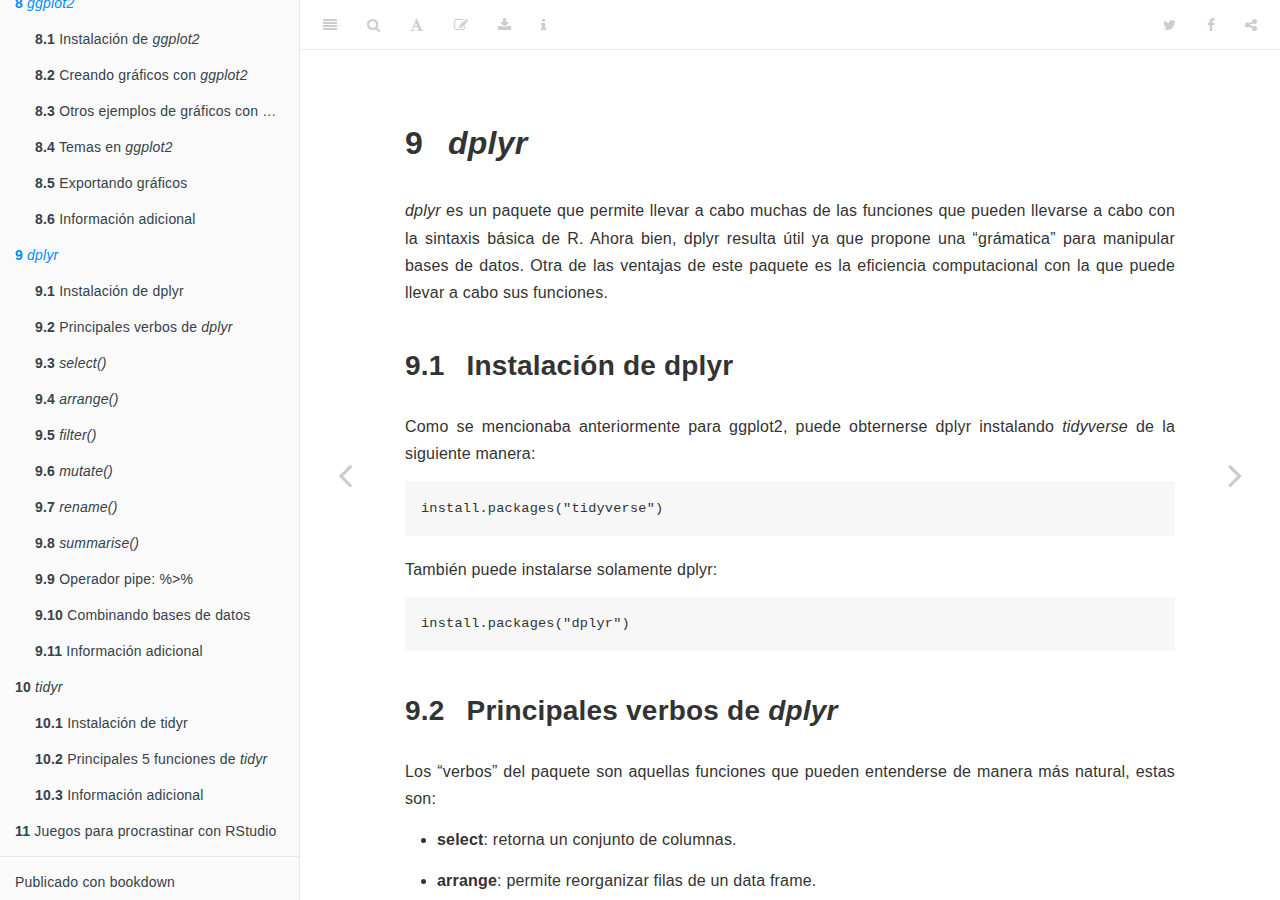
==== commit 0bd5a0f2: "Commit from RStudio" ====
--- a/docs/dplyr.html
+++ b/docs/dplyr.html
@@ -48,8 +48,6 @@
 
 
 
-<link href="libs/anchor-sections-1.0/anchor-sections.css" rel="stylesheet" />
-<script src="libs/anchor-sections-1.0/anchor-sections.js"></script>
 <script src="book.js"></script>
 
 
@@ -135,6 +133,7 @@
 <li class="chapter" data-level="1" data-path="index.html"><a href="index.html"><i class="fa fa-check"></i><b>1</b> Introducción</a><ul>
 <li class="chapter" data-level="1.1" data-path="index.html"><a href="index.html#motivación"><i class="fa fa-check"></i><b>1.1</b> Motivación</a></li>
 <li class="chapter" data-level="1.2" data-path="index.html"><a href="index.html#empezando"><i class="fa fa-check"></i><b>1.2</b> Empezando</a></li>
+<li class="chapter" data-level="1.3" data-path="index.html"><a href="index.html#información-adicional"><i class="fa fa-check"></i><b>1.3</b> Información adicional</a></li>
 </ul></li>
 <li class="chapter" data-level="2" data-path="primeros-ejemplos.html"><a href="primeros-ejemplos.html"><i class="fa fa-check"></i><b>2</b> Primeros ejemplos de comandos en R</a><ul>
 <li class="chapter" data-level="2.1" data-path="primeros-ejemplos.html"><a href="primeros-ejemplos.html#r-como-calculadora"><i class="fa fa-check"></i><b>2.1</b> R como calculadora</a></li>
@@ -189,7 +188,7 @@
 </ul></li>
 <li class="chapter" data-level="8.4" data-path="ggplot2.html"><a href="ggplot2.html#temas-en-ggplot2"><i class="fa fa-check"></i><b>8.4</b> Temas en <em>ggplot2</em></a></li>
 <li class="chapter" data-level="8.5" data-path="ggplot2.html"><a href="ggplot2.html#exportando-gráficos"><i class="fa fa-check"></i><b>8.5</b> Exportando gráficos</a></li>
-<li class="chapter" data-level="8.6" data-path="ggplot2.html"><a href="ggplot2.html#información-adicional"><i class="fa fa-check"></i><b>8.6</b> Información adicional</a></li>
+<li class="chapter" data-level="8.6" data-path="index.html"><a href="index.html#información-adicional"><i class="fa fa-check"></i><b>8.6</b> Información adicional</a></li>
 </ul></li>
 <li class="chapter" data-level="9" data-path="dplyr.html"><a href="dplyr.html"><i class="fa fa-check"></i><b>9</b> <em>dplyr</em></a><ul>
 <li class="chapter" data-level="9.1" data-path="dplyr.html"><a href="dplyr.html#instalación-de-dplyr"><i class="fa fa-check"></i><b>9.1</b> Instalación de dplyr</a></li>
@@ -202,13 +201,14 @@
 <li class="chapter" data-level="9.8" data-path="dplyr.html"><a href="dplyr.html#summarise"><i class="fa fa-check"></i><b>9.8</b> <em>summarise()</em></a></li>
 <li class="chapter" data-level="9.9" data-path="dplyr.html"><a href="dplyr.html#operador-pipe"><i class="fa fa-check"></i><b>9.9</b> Operador pipe: %&gt;%</a></li>
 <li class="chapter" data-level="9.10" data-path="dplyr.html"><a href="dplyr.html#combinando-bases-de-datos"><i class="fa fa-check"></i><b>9.10</b> Combinando bases de datos</a></li>
-<li class="chapter" data-level="9.11" data-path="ggplot2.html"><a href="ggplot2.html#información-adicional"><i class="fa fa-check"></i><b>9.11</b> Información adicional</a></li>
+<li class="chapter" data-level="9.11" data-path="index.html"><a href="index.html#información-adicional"><i class="fa fa-check"></i><b>9.11</b> Información adicional</a></li>
 </ul></li>
 <li class="chapter" data-level="10" data-path="tidyr.html"><a href="tidyr.html"><i class="fa fa-check"></i><b>10</b> <em>tidyr</em></a><ul>
 <li class="chapter" data-level="10.1" data-path="tidyr.html"><a href="tidyr.html#instalación-de-tidyr"><i class="fa fa-check"></i><b>10.1</b> Instalación de tidyr</a></li>
 <li class="chapter" data-level="10.2" data-path="tidyr.html"><a href="tidyr.html#principales-5-funciones-de-tidyr"><i class="fa fa-check"></i><b>10.2</b> Principales 5 funciones de <em>tidyr</em></a></li>
-<li class="chapter" data-level="10.3" data-path="ggplot2.html"><a href="ggplot2.html#información-adicional"><i class="fa fa-check"></i><b>10.3</b> Información adicional</a></li>
-</ul></li>
+<li class="chapter" data-level="10.3" data-path="index.html"><a href="index.html#información-adicional"><i class="fa fa-check"></i><b>10.3</b> Información adicional</a></li>
+</ul></li>
+<li class="chapter" data-level="11" data-path="games.html"><a href="games.html"><i class="fa fa-check"></i><b>11</b> Juegos para procrastinar con RStudio</a></li>
 <li class="divider"></li>
 <li><a href="https://github.com/rstudio/bookdown" target="blank">Publicado con bookdown</a></li>
 
@@ -616,8 +616,12 @@
 <a class="sourceLine" id="cb83-2" title="2"><span class="kw">nrow</span>(weatherwhole)</a></code></pre></div>
 <pre><code>## [1] 26115</code></pre>
 <p><strong>Horizontalmente</strong></p>
-<p>Aquí la idea es que se tienen dos bases de datos con los mismos individuos pero en cada una de ellas hay diferentes variables de esos individuos y la pega de las bases se hace a través de un identificados de los individuos que se encuentra en las dos bases.</p>
-<p>Se tienen dos bases de datos de tres paises. En la base <em>GDP2020</em> se tiene información sobre el GDP y tipo de moneda, mientras que en <em>DollarValue2020</em> se cuenta con información sobre la tasa de cambio del dólar. La idea, entonces, es juntar las dos bases de datos utilizando como llave o identificador los países.</p>
+<p>Aquí la idea es que se tienen dos bases de datos que puede o no tener los mismos individuos y en cada una de ellas hay diferentes variables de esos individuos y la pega de las bases se hace a través de un identificador de los individuos que se encuentra en las dos bases. Se utiliza, entonces, la función <em>left_join</em> del paquete <em>dplyr</em>, lo cual genera el siguiente tipo de combinación de los datos:<a href="#fn4" class="footnote-ref" id="fnref4"><sup>4</sup></a></p>
+<center>
+<img src="docs/images/left-join.gif" style="width:50.0%" />
+</center>
+<p>Se observa que se hace la combinación con el identificador común entre las dos bases de datos y la base final deja las observaciones que coinciden en las dos bases, más las observaciones que se encuentran en la primera base de datos.</p>
+<p>Como ejemplo, se tienen dos bases de datos de tres paises. En la base <em>GDP2020</em> se tiene información sobre el GDP y tipo de moneda, mientras que en <em>DollarValue2020</em> se cuenta con información sobre la tasa de cambio del dólar. La idea, entonces, es juntar las dos bases de datos utilizando como llave o identificador los países.</p>
 <div class="sourceCode" id="cb85"><pre class="sourceCode r"><code class="sourceCode r"><a class="sourceLine" id="cb85-1" title="1">GDP2020 &lt;-<span class="st"> </span><span class="kw">data.frame</span>(<span class="dt">Country =</span> <span class="kw">c</span>(<span class="st">&quot;UK&quot;</span>, <span class="st">&quot;USA&quot;</span>, <span class="st">&quot;France&quot;</span>),</a>
 <a class="sourceLine" id="cb85-2" title="2">                  <span class="dt">Currency =</span> <span class="kw">c</span>(<span class="st">&quot;Pound&quot;</span>, <span class="st">&quot;Dollar&quot;</span>, <span class="st">&quot;Euro&quot;</span>),</a>
 <a class="sourceLine" id="cb85-3" title="3">                  <span class="dt">GDPTrillions =</span> <span class="kw">c</span>(<span class="fl">2.1</span>, <span class="fl">20.58</span>, <span class="fl">2.78</span>))</a>
@@ -633,7 +637,7 @@
 ## 1  France     1.104
 ## 2      UK     1.256
 ## 3     USA     1.000</code></pre>
-<p>Para pegar las dos bases de datos se utiliza la función <em>left_join</em> del paquete <em>dplyr</em>, la cual incluye todas las filas de la primera base de datos. El código sería:</p>
+<p>Para pegar las dos bases de datos se utiliza el siguiente código:</p>
 <div class="sourceCode" id="cb89"><pre class="sourceCode r"><code class="sourceCode r"><a class="sourceLine" id="cb89-1" title="1">data &lt;-<span class="st"> </span><span class="kw">left_join</span>(GDP2020, DollarValue2020, <span class="dt">by=</span><span class="st">&quot;Country&quot;</span>)</a>
 <a class="sourceLine" id="cb89-2" title="2">data</a></code></pre></div>
 <pre><code>##   Country Currency GDPTrillions InDollars
@@ -643,32 +647,49 @@
 <p>En la función <em>left_join</em> el primer y segundo elementos son las bases de datos a pegar, mientras que el tercero es la variable llave o identificador que se usa para la pega. Sin embargo, esta última opción no es necesario ponerla, ya que la función por sí misma identificará la variable llave para combinar las bases.</p>
 <p>Supongamos que tenemos esta otra base de datos:</p>
 <div class="sourceCode" id="cb91"><pre class="sourceCode r"><code class="sourceCode r"><a class="sourceLine" id="cb91-1" title="1">DollarValue2020 &lt;-<span class="st"> </span><span class="kw">data.frame</span>(<span class="dt">Currency =</span> <span class="kw">c</span>(<span class="st">&quot;Euro&quot;</span>, <span class="st">&quot;Pound&quot;</span>, <span class="st">&quot;Yen&quot;</span>, <span class="st">&quot;Dollar&quot;</span>),</a>
-<a class="sourceLine" id="cb91-2" title="2">                              <span class="dt">InDollars =</span> <span class="kw">c</span>(<span class="fl">1.104</span>, <span class="fl">1.256</span>, <span class="fl">.00926</span>, <span class="dv">1</span>))</a></code></pre></div>
+<a class="sourceLine" id="cb91-2" title="2">                              <span class="dt">InDollars =</span> <span class="kw">c</span>(<span class="fl">1.104</span>, <span class="fl">1.256</span>, <span class="fl">.00926</span>, <span class="dv">1</span>))</a>
+<a class="sourceLine" id="cb91-3" title="3">DollarValue2020</a></code></pre></div>
+<pre><code>##   Currency InDollars
+## 1     Euro   1.10400
+## 2    Pound   1.25600
+## 3      Yen   0.00926
+## 4   Dollar   1.00000</code></pre>
 <p>Y hacemos la pega:</p>
-<div class="sourceCode" id="cb92"><pre class="sourceCode r"><code class="sourceCode r"><a class="sourceLine" id="cb92-1" title="1">data &lt;-<span class="st"> </span><span class="kw">left_join</span>(GDP2020, DollarValue2020)</a></code></pre></div>
+<div class="sourceCode" id="cb93"><pre class="sourceCode r"><code class="sourceCode r"><a class="sourceLine" id="cb93-1" title="1">data &lt;-<span class="st"> </span><span class="kw">left_join</span>(GDP2020, DollarValue2020)</a></code></pre></div>
 <pre><code>## Joining, by = &quot;Currency&quot;</code></pre>
-<div class="sourceCode" id="cb94"><pre class="sourceCode r"><code class="sourceCode r"><a class="sourceLine" id="cb94-1" title="1">data</a></code></pre></div>
+<div class="sourceCode" id="cb95"><pre class="sourceCode r"><code class="sourceCode r"><a class="sourceLine" id="cb95-1" title="1">data</a></code></pre></div>
 <pre><code>##   Country Currency GDPTrillions InDollars
 ## 1      UK    Pound         2.10     1.256
 ## 2     USA   Dollar        20.58     1.000
 ## 3  France     Euro         2.78     1.104</code></pre>
-<p>Se tiene que la pega se hace con <em>Currency</em> y solo pega las variables en las cuales encontró similitud entre las dos bases de datos.</p>
-<p>Es posible decirle que deje también las observaciones que no se encuentran en la segunda base de datos, para ello utilizamos la función <em>right_join</em>:</p>
-<div class="sourceCode" id="cb96"><pre class="sourceCode r"><code class="sourceCode r"><a class="sourceLine" id="cb96-1" title="1">data &lt;-<span class="st"> </span><span class="kw">right_join</span>(GDP2020, DollarValue2020)</a></code></pre></div>
+<p>Se tiene que la pega se hace con <em>Currency</em> y solo pega las observaciones en las cuales encontró similitud entre las dos bases de datos y deja por fuera la observación 3 de la segunda base que no encontró coincidencia con la primera base de datos.</p>
+Es posible decirle que deje las observaciones que no se encuentran en la segunda base de datos y elimine las observaciones que no coinciden la primera. Para ello utilizamos la función <em>right_join</em>, que genera el siguiente tipo de combinación entre bases de datos:
+<center>
+<img src="docs/images/right-join.gif" style="width:50.0%" />
+</center>
+<p>Se observa que, la base final tiene las observaciones que coinciden entre ambas bases, incluye la observación que no coincide de la segunda base y elimina la observación que no coincide de la primera base de datos.</p>
+<p>En nuestro ejemplo, el código para la pega sería:</p>
+<div class="sourceCode" id="cb97"><pre class="sourceCode r"><code class="sourceCode r"><a class="sourceLine" id="cb97-1" title="1">data &lt;-<span class="st"> </span><span class="kw">right_join</span>(GDP2020, DollarValue2020)</a></code></pre></div>
 <pre><code>## Joining, by = &quot;Currency&quot;</code></pre>
-<div class="sourceCode" id="cb98"><pre class="sourceCode r"><code class="sourceCode r"><a class="sourceLine" id="cb98-1" title="1">data</a></code></pre></div>
+<div class="sourceCode" id="cb99"><pre class="sourceCode r"><code class="sourceCode r"><a class="sourceLine" id="cb99-1" title="1">data</a></code></pre></div>
 <pre><code>##   Country Currency GDPTrillions InDollars
 ## 1      UK    Pound         2.10   1.25600
 ## 2     USA   Dollar        20.58   1.00000
 ## 3  France     Euro         2.78   1.10400
 ## 4    &lt;NA&gt;      Yen           NA   0.00926</code></pre>
-<p>Existen otras funciones para hacer combinaciones entre bases de datos, en el siguiente link pueden ver las demás opciones: <a href="https://dplyr.tidyverse.org/reference/mutate-joins.html" class="uri">https://dplyr.tidyverse.org/reference/mutate-joins.html</a></p>
+<p>Existen otras funciones para hacer combinaciones entre bases de datos, en los siguientes link pueden ver las demás opciones: <a href="https://dplyr.tidyverse.org/reference/mutate-joins.html" class="uri">https://dplyr.tidyverse.org/reference/mutate-joins.html</a>, <a href="https://www.garrickadenbuie.com/project/tidyexplain/" class="uri">https://www.garrickadenbuie.com/project/tidyexplain/</a>.</p>
 </div>
 <div id="información-adicional" class="section level2">
 <h2><span class="header-section-number">9.11</span> Información adicional</h2>
 <p>El paquete <em>dplyr</em> cuenta con muchas funciones más allá de las que se presentaron brevemente en este capítulo. Por otro lado, las funciones aquí presentadas pueden seguir instrucciones aún más específicas. Por esto, resulta bastante interesante consultar la documentación al respecto en el siguiente link: <a href="https://cran.r-project.org/web/packages/dplyr/dplyr.pdf" class="uri">https://cran.r-project.org/web/packages/dplyr/dplyr.pdf</a></p>
 
 </div>
+</div>
+<div class="footnotes">
+<hr />
+<ol start="4">
+<li id="fn4"><p>Figuras tomadas de <a href="https://www.garrickadenbuie.com/project/tidyexplain/" class="uri">https://www.garrickadenbuie.com/project/tidyexplain/</a><a href="dplyr.html#fnref4" class="footnote-back">↩</a></p></li>
+</ol>
 </div>
             </section>
 
@@ -718,7 +739,7 @@
 "link": null,
 "text": null
 },
-"download": ["LibroR.pdf", "LibroR.epub"],
+"download": ["EbookR_introduccion.pdf", "EbookR_introduccion.epub"],
 "toc": {
 "collapse": "subsection"
 }
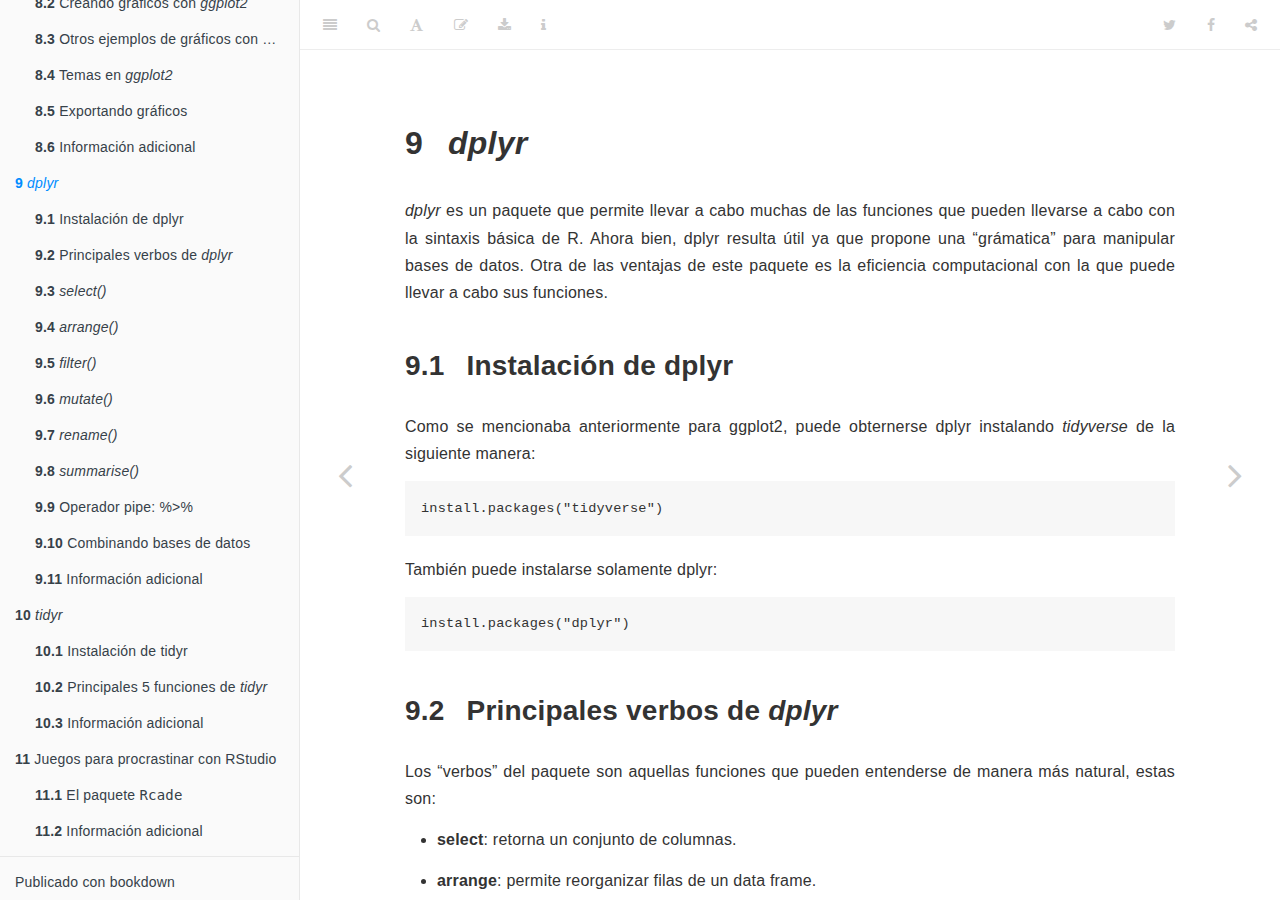
==== commit 0b55d006: "Commit" ====
--- a/docs/dplyr.html
+++ b/docs/dplyr.html
@@ -208,7 +208,10 @@
 <li class="chapter" data-level="10.2" data-path="tidyr.html"><a href="tidyr.html#principales-5-funciones-de-tidyr"><i class="fa fa-check"></i><b>10.2</b> Principales 5 funciones de <em>tidyr</em></a></li>
 <li class="chapter" data-level="10.3" data-path="index.html"><a href="index.html#información-adicional"><i class="fa fa-check"></i><b>10.3</b> Información adicional</a></li>
 </ul></li>
-<li class="chapter" data-level="11" data-path="games.html"><a href="games.html"><i class="fa fa-check"></i><b>11</b> Juegos para procrastinar con RStudio</a></li>
+<li class="chapter" data-level="11" data-path="games.html"><a href="games.html"><i class="fa fa-check"></i><b>11</b> Juegos para procrastinar con RStudio</a><ul>
+<li class="chapter" data-level="11.1" data-path="games.html"><a href="games.html#el-paquete-rcade"><i class="fa fa-check"></i><b>11.1</b> El paquete <code>Rcade</code></a></li>
+<li class="chapter" data-level="11.2" data-path="index.html"><a href="index.html#información-adicional"><i class="fa fa-check"></i><b>11.2</b> Información adicional</a></li>
+</ul></li>
 <li class="divider"></li>
 <li><a href="https://github.com/rstudio/bookdown" target="blank">Publicado con bookdown</a></li>
 
